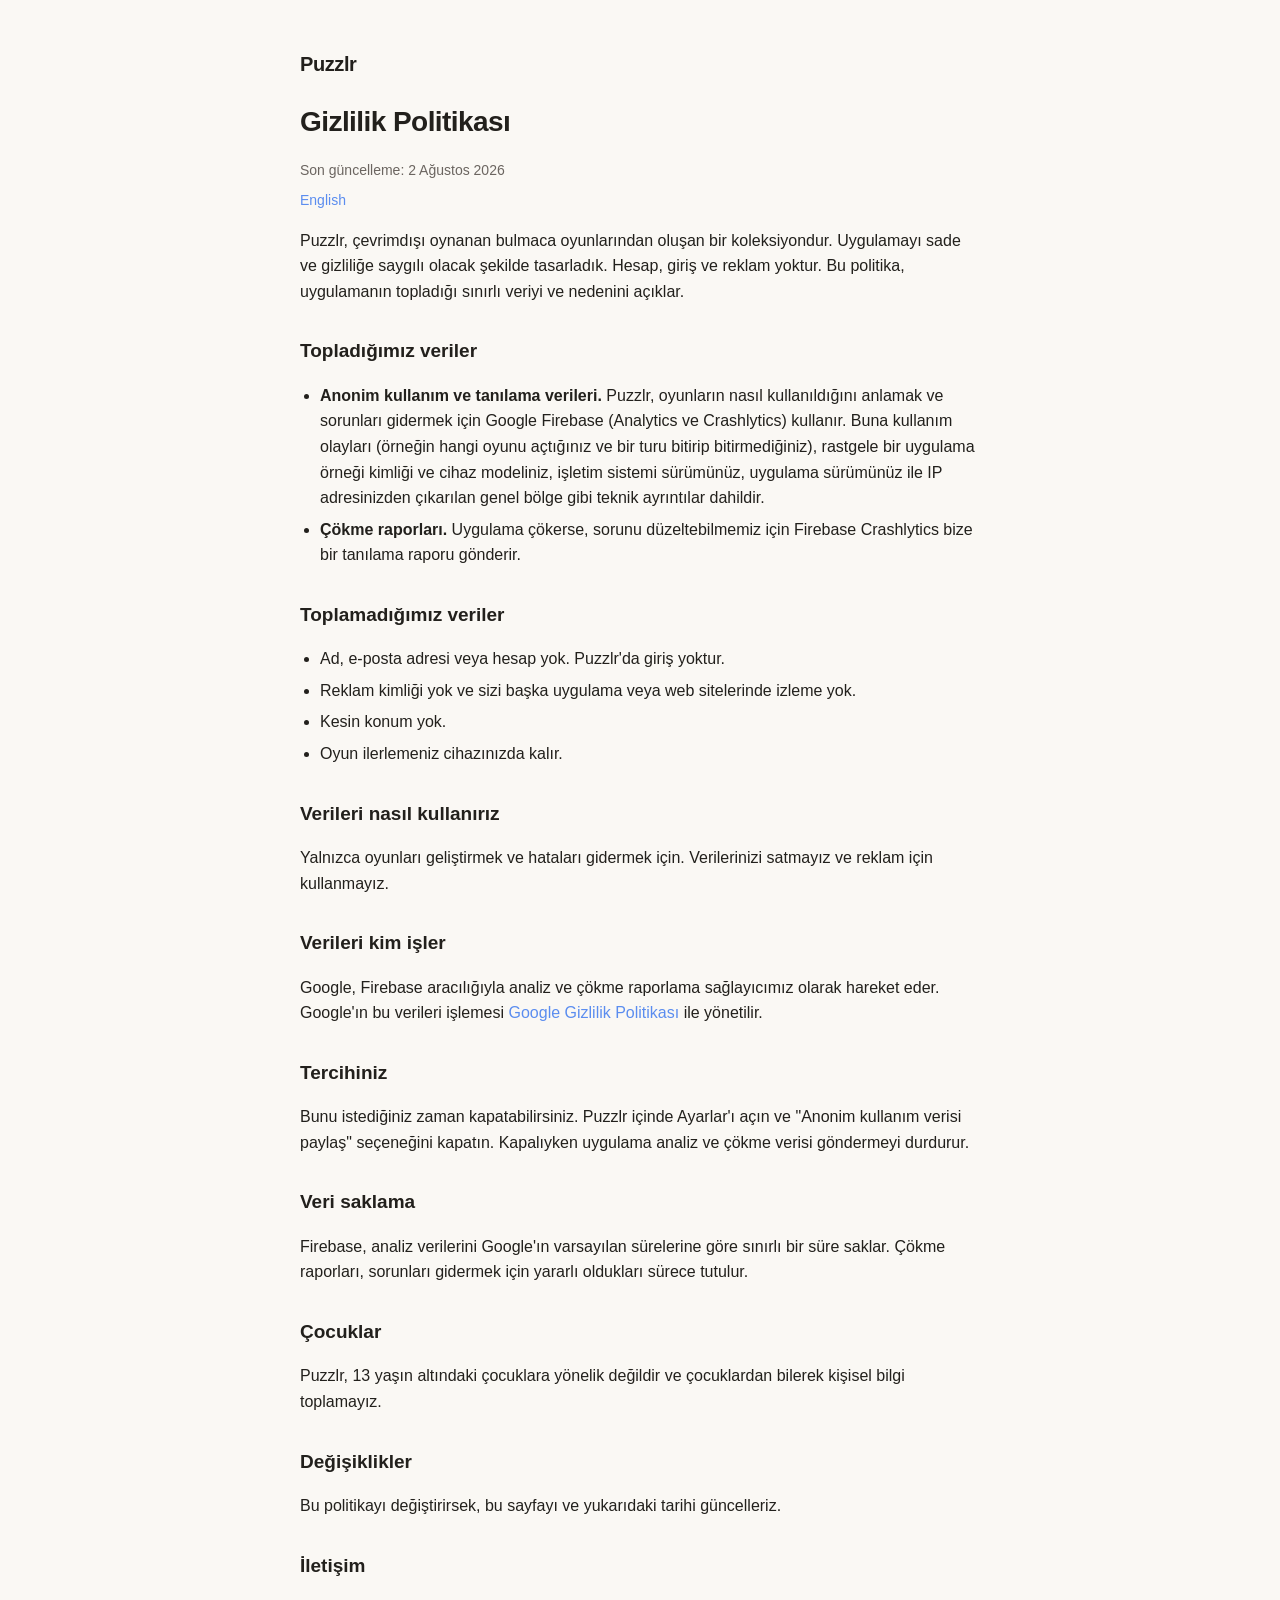
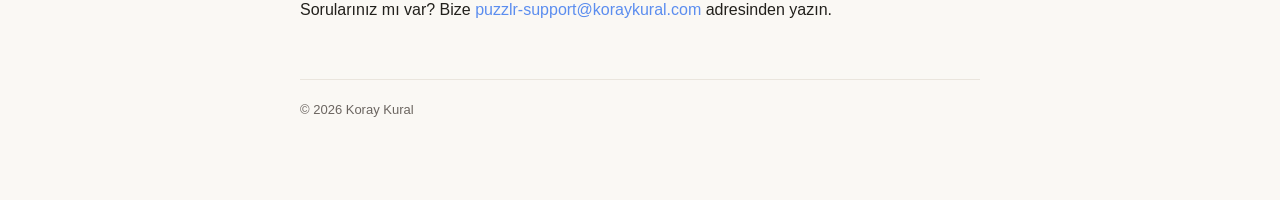
==== privacy-tr.html @ aa929936 "Add Puzzlr privacy policy and support pages (EN + TR) Co-Authored-By: Claude Opus 4.8 <noreply@anthr" ====
<!doctype html>
<html lang="tr">
<head>
<meta charset="utf-8">
<meta name="viewport" content="width=device-width, initial-scale=1">
<title>Puzzlr Gizlilik Politikası</title>
<link rel="stylesheet" href="style.css">
</head>
<body>
<div class="wrap">
<header class="site"><span class="logo">Puzzlr</span></header>
<h1>Gizlilik Politikası</h1>
<p class="updated">Son güncelleme: 2 Ağustos 2026</p>
<p class="lang"><a href="privacy.html">English</a></p>

<p>Puzzlr, çevrimdışı oynanan bulmaca oyunlarından oluşan bir koleksiyondur. Uygulamayı sade ve gizliliğe saygılı olacak şekilde tasarladık. Hesap, giriş ve reklam yoktur. Bu politika, uygulamanın topladığı sınırlı veriyi ve nedenini açıklar.</p>

<h2>Topladığımız veriler</h2>
<ul>
<li><strong>Anonim kullanım ve tanılama verileri.</strong> Puzzlr, oyunların nasıl kullanıldığını anlamak ve sorunları gidermek için Google Firebase (Analytics ve Crashlytics) kullanır. Buna kullanım olayları (örneğin hangi oyunu açtığınız ve bir turu bitirip bitirmediğiniz), rastgele bir uygulama örneği kimliği ve cihaz modeliniz, işletim sistemi sürümünüz, uygulama sürümünüz ile IP adresinizden çıkarılan genel bölge gibi teknik ayrıntılar dahildir.</li>
<li><strong>Çökme raporları.</strong> Uygulama çökerse, sorunu düzeltebilmemiz için Firebase Crashlytics bize bir tanılama raporu gönderir.</li>
</ul>

<h2>Toplamadığımız veriler</h2>
<ul>
<li>Ad, e-posta adresi veya hesap yok. Puzzlr'da giriş yoktur.</li>
<li>Reklam kimliği yok ve sizi başka uygulama veya web sitelerinde izleme yok.</li>
<li>Kesin konum yok.</li>
<li>Oyun ilerlemeniz cihazınızda kalır.</li>
</ul>

<h2>Verileri nasıl kullanırız</h2>
<p>Yalnızca oyunları geliştirmek ve hataları gidermek için. Verilerinizi satmayız ve reklam için kullanmayız.</p>

<h2>Verileri kim işler</h2>
<p>Google, Firebase aracılığıyla analiz ve çökme raporlama sağlayıcımız olarak hareket eder. Google'ın bu verileri işlemesi <a href="https://policies.google.com/privacy" rel="noopener" target="_blank">Google Gizlilik Politikası</a> ile yönetilir.</p>

<h2>Tercihiniz</h2>
<p>Bunu istediğiniz zaman kapatabilirsiniz. Puzzlr içinde Ayarlar'ı açın ve "Anonim kullanım verisi paylaş" seçeneğini kapatın. Kapalıyken uygulama analiz ve çökme verisi göndermeyi durdurur.</p>

<h2>Veri saklama</h2>
<p>Firebase, analiz verilerini Google'ın varsayılan sürelerine göre sınırlı bir süre saklar. Çökme raporları, sorunları gidermek için yararlı oldukları sürece tutulur.</p>

<h2>Çocuklar</h2>
<p>Puzzlr, 13 yaşın altındaki çocuklara yönelik değildir ve çocuklardan bilerek kişisel bilgi toplamayız.</p>

<h2>Değişiklikler</h2>
<p>Bu politikayı değiştirirsek, bu sayfayı ve yukarıdaki tarihi güncelleriz.</p>

<h2>İletişim</h2>
<p>Sorularınız mı var? Bize <a href="mailto:puzzlr-support@koraykural.com">puzzlr-support@koraykural.com</a> adresinden yazın.</p>

<footer>© 2026 Koray Kural</footer>
</div>
</body>
</html>
---- style.css ----
:root {
  --bg: #faf8f4;
  --fg: #22201c;
  --muted: #6b6560;
  --accent: #5b8def;
  --card: #ffffff;
  --border: #eae5dd;
}
* { box-sizing: border-box; }
body {
  margin: 0;
  background: var(--bg);
  color: var(--fg);
  font: 16px/1.6 -apple-system, BlinkMacSystemFont, "Segoe UI", Roboto, Helvetica, Arial, sans-serif;
}
.wrap { max-width: 720px; margin: 0 auto; padding: 48px 20px 80px; }
header.site { display: flex; align-items: center; gap: 12px; margin-bottom: 4px; }
header.site .logo { font-weight: 700; font-size: 20px; letter-spacing: -0.02em; }
h1 { font-size: 28px; letter-spacing: -0.02em; margin: 20px 0 4px; }
h2 { font-size: 19px; margin: 32px 0 8px; }
.updated { color: var(--muted); font-size: 14px; margin-bottom: 8px; }
a { color: var(--accent); text-decoration: none; }
a:hover { text-decoration: underline; }
.lang { font-size: 14px; color: var(--muted); margin-top: 4px; }
ul { padding-left: 20px; }
li { margin: 6px 0; }
.card { background: var(--card); border: 1px solid var(--border); border-radius: 14px; padding: 18px 22px; margin-top: 20px; }
footer { margin-top: 56px; color: var(--muted); font-size: 13px; border-top: 1px solid var(--border); padding-top: 20px; }
@media (prefers-color-scheme: dark) {
  :root { --bg: #17150f; --fg: #efe9e0; --muted: #9a938a; --card: #211e18; --border: #322e26; }
}
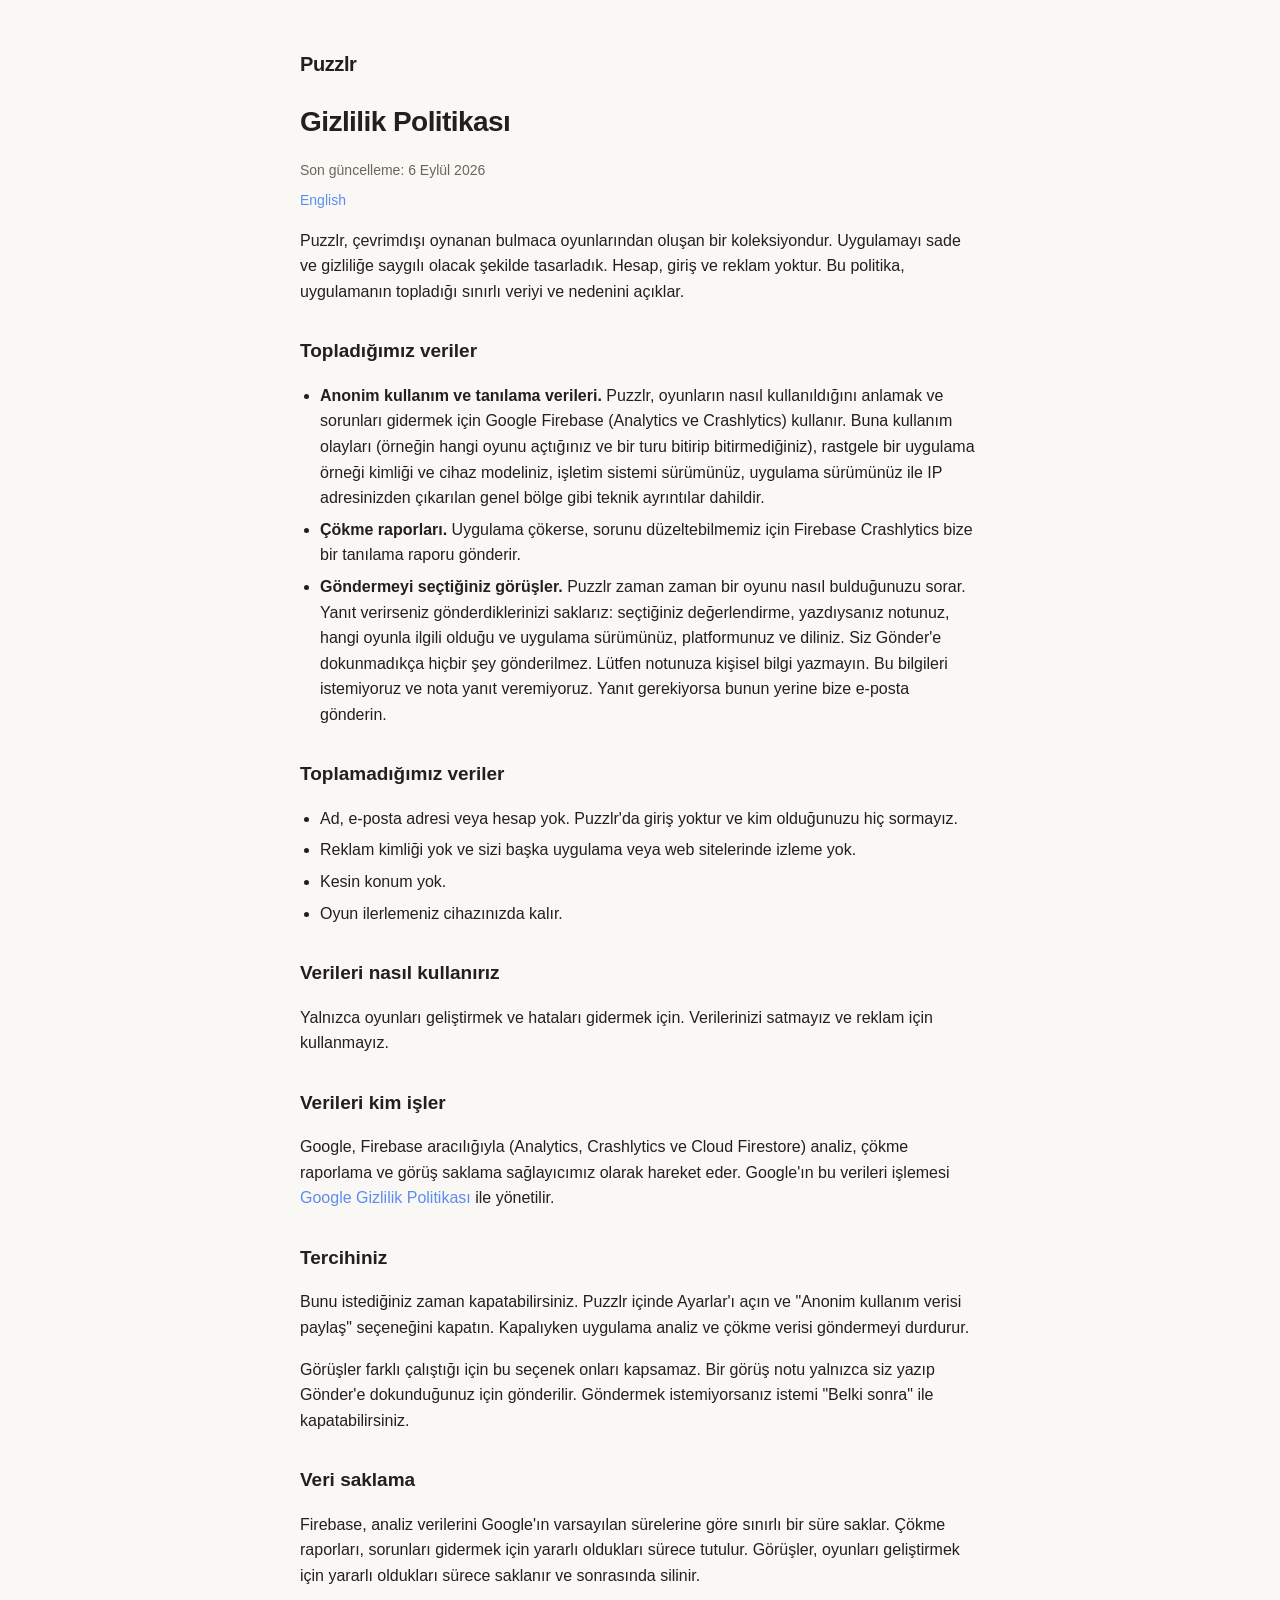
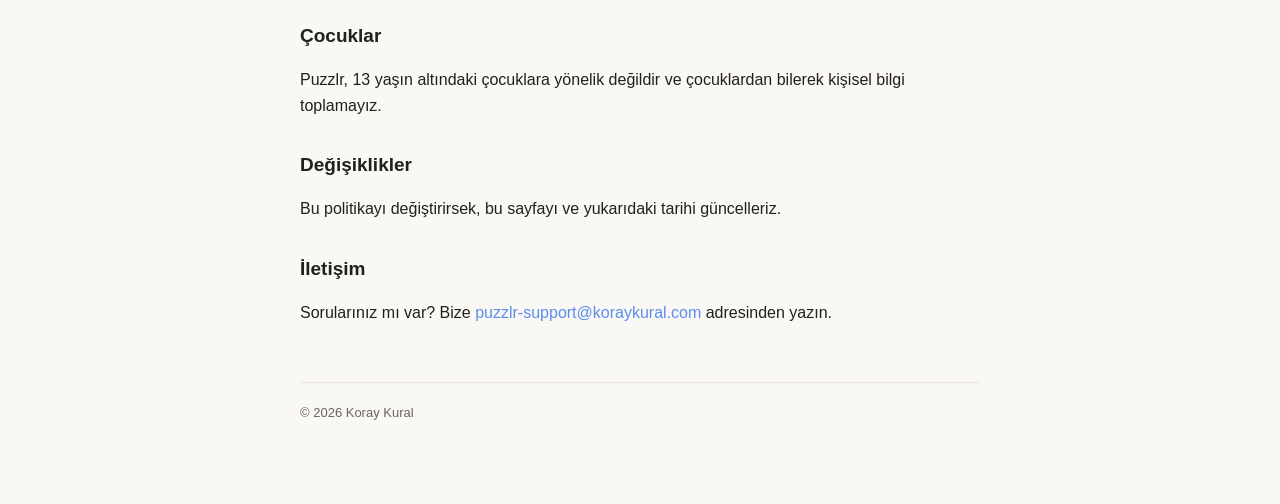
==== commit 8edb6e25: "Disclose feedback storage in the privacy policy (EN + TR) Puzzlr now stores the free-text note from " ====
--- a/privacy-tr.html
+++ b/privacy-tr.html
@@ -10,7 +10,7 @@
 <div class="wrap">
 <header class="site"><span class="logo">Puzzlr</span></header>
 <h1>Gizlilik Politikası</h1>
-<p class="updated">Son güncelleme: 2 Ağustos 2026</p>
+<p class="updated">Son güncelleme: 6 Eylül 2026</p>
 <p class="lang"><a href="privacy.html">English</a></p>
 
 <p>Puzzlr, çevrimdışı oynanan bulmaca oyunlarından oluşan bir koleksiyondur. Uygulamayı sade ve gizliliğe saygılı olacak şekilde tasarladık. Hesap, giriş ve reklam yoktur. Bu politika, uygulamanın topladığı sınırlı veriyi ve nedenini açıklar.</p>
@@ -19,11 +19,12 @@
 <ul>
 <li><strong>Anonim kullanım ve tanılama verileri.</strong> Puzzlr, oyunların nasıl kullanıldığını anlamak ve sorunları gidermek için Google Firebase (Analytics ve Crashlytics) kullanır. Buna kullanım olayları (örneğin hangi oyunu açtığınız ve bir turu bitirip bitirmediğiniz), rastgele bir uygulama örneği kimliği ve cihaz modeliniz, işletim sistemi sürümünüz, uygulama sürümünüz ile IP adresinizden çıkarılan genel bölge gibi teknik ayrıntılar dahildir.</li>
 <li><strong>Çökme raporları.</strong> Uygulama çökerse, sorunu düzeltebilmemiz için Firebase Crashlytics bize bir tanılama raporu gönderir.</li>
+<li><strong>Göndermeyi seçtiğiniz görüşler.</strong> Puzzlr zaman zaman bir oyunu nasıl bulduğunuzu sorar. Yanıt verirseniz gönderdiklerinizi saklarız: seçtiğiniz değerlendirme, yazdıysanız notunuz, hangi oyunla ilgili olduğu ve uygulama sürümünüz, platformunuz ve diliniz. Siz Gönder'e dokunmadıkça hiçbir şey gönderilmez. Lütfen notunuza kişisel bilgi yazmayın. Bu bilgileri istemiyoruz ve nota yanıt veremiyoruz. Yanıt gerekiyorsa bunun yerine bize e-posta gönderin.</li>
 </ul>
 
 <h2>Toplamadığımız veriler</h2>
 <ul>
-<li>Ad, e-posta adresi veya hesap yok. Puzzlr'da giriş yoktur.</li>
+<li>Ad, e-posta adresi veya hesap yok. Puzzlr'da giriş yoktur ve kim olduğunuzu hiç sormayız.</li>
 <li>Reklam kimliği yok ve sizi başka uygulama veya web sitelerinde izleme yok.</li>
 <li>Kesin konum yok.</li>
 <li>Oyun ilerlemeniz cihazınızda kalır.</li>
@@ -33,13 +34,14 @@
 <p>Yalnızca oyunları geliştirmek ve hataları gidermek için. Verilerinizi satmayız ve reklam için kullanmayız.</p>
 
 <h2>Verileri kim işler</h2>
-<p>Google, Firebase aracılığıyla analiz ve çökme raporlama sağlayıcımız olarak hareket eder. Google'ın bu verileri işlemesi <a href="https://policies.google.com/privacy" rel="noopener" target="_blank">Google Gizlilik Politikası</a> ile yönetilir.</p>
+<p>Google, Firebase aracılığıyla (Analytics, Crashlytics ve Cloud Firestore) analiz, çökme raporlama ve görüş saklama sağlayıcımız olarak hareket eder. Google'ın bu verileri işlemesi <a href="https://policies.google.com/privacy" rel="noopener" target="_blank">Google Gizlilik Politikası</a> ile yönetilir.</p>
 
 <h2>Tercihiniz</h2>
 <p>Bunu istediğiniz zaman kapatabilirsiniz. Puzzlr içinde Ayarlar'ı açın ve "Anonim kullanım verisi paylaş" seçeneğini kapatın. Kapalıyken uygulama analiz ve çökme verisi göndermeyi durdurur.</p>
+<p>Görüşler farklı çalıştığı için bu seçenek onları kapsamaz. Bir görüş notu yalnızca siz yazıp Gönder'e dokunduğunuz için gönderilir. Göndermek istemiyorsanız istemi "Belki sonra" ile kapatabilirsiniz.</p>
 
 <h2>Veri saklama</h2>
-<p>Firebase, analiz verilerini Google'ın varsayılan sürelerine göre sınırlı bir süre saklar. Çökme raporları, sorunları gidermek için yararlı oldukları sürece tutulur.</p>
+<p>Firebase, analiz verilerini Google'ın varsayılan sürelerine göre sınırlı bir süre saklar. Çökme raporları, sorunları gidermek için yararlı oldukları sürece tutulur. Görüşler, oyunları geliştirmek için yararlı oldukları sürece saklanır ve sonrasında silinir.</p>
 
 <h2>Çocuklar</h2>
 <p>Puzzlr, 13 yaşın altındaki çocuklara yönelik değildir ve çocuklardan bilerek kişisel bilgi toplamayız.</p>
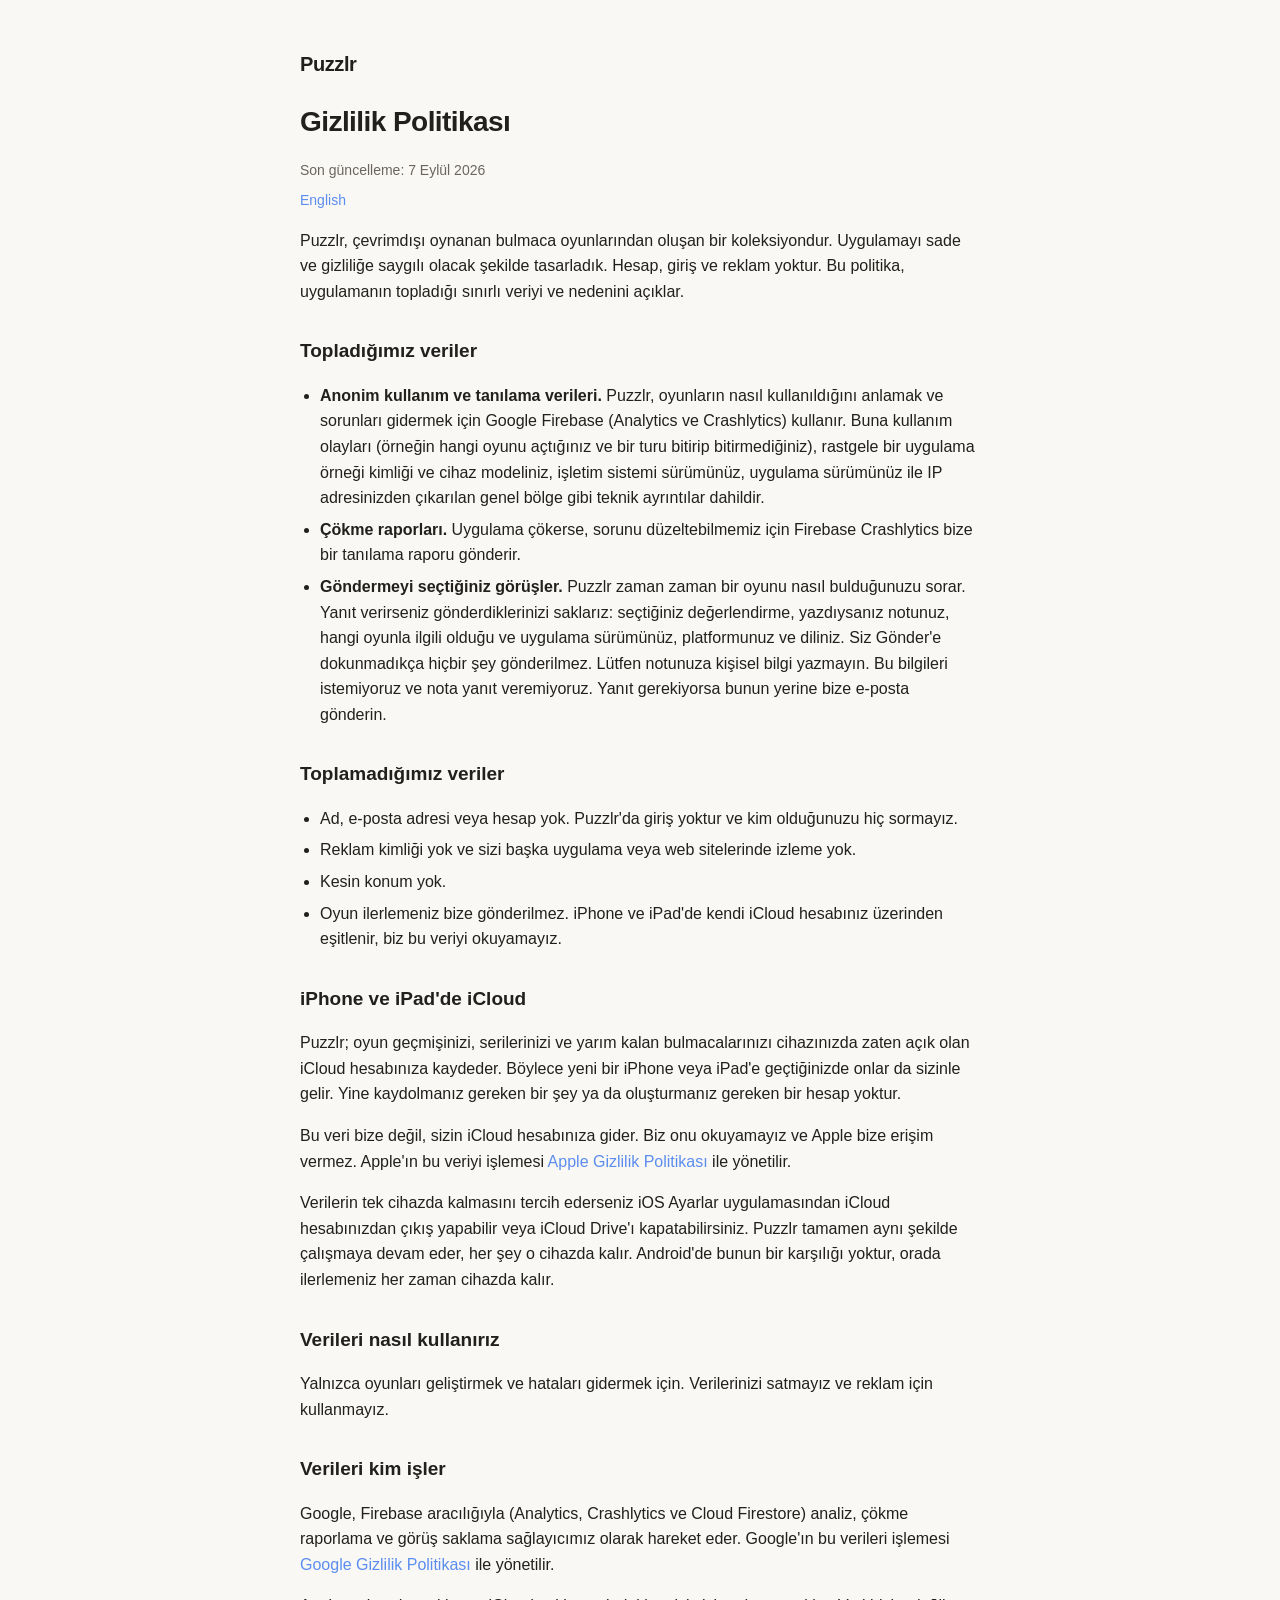
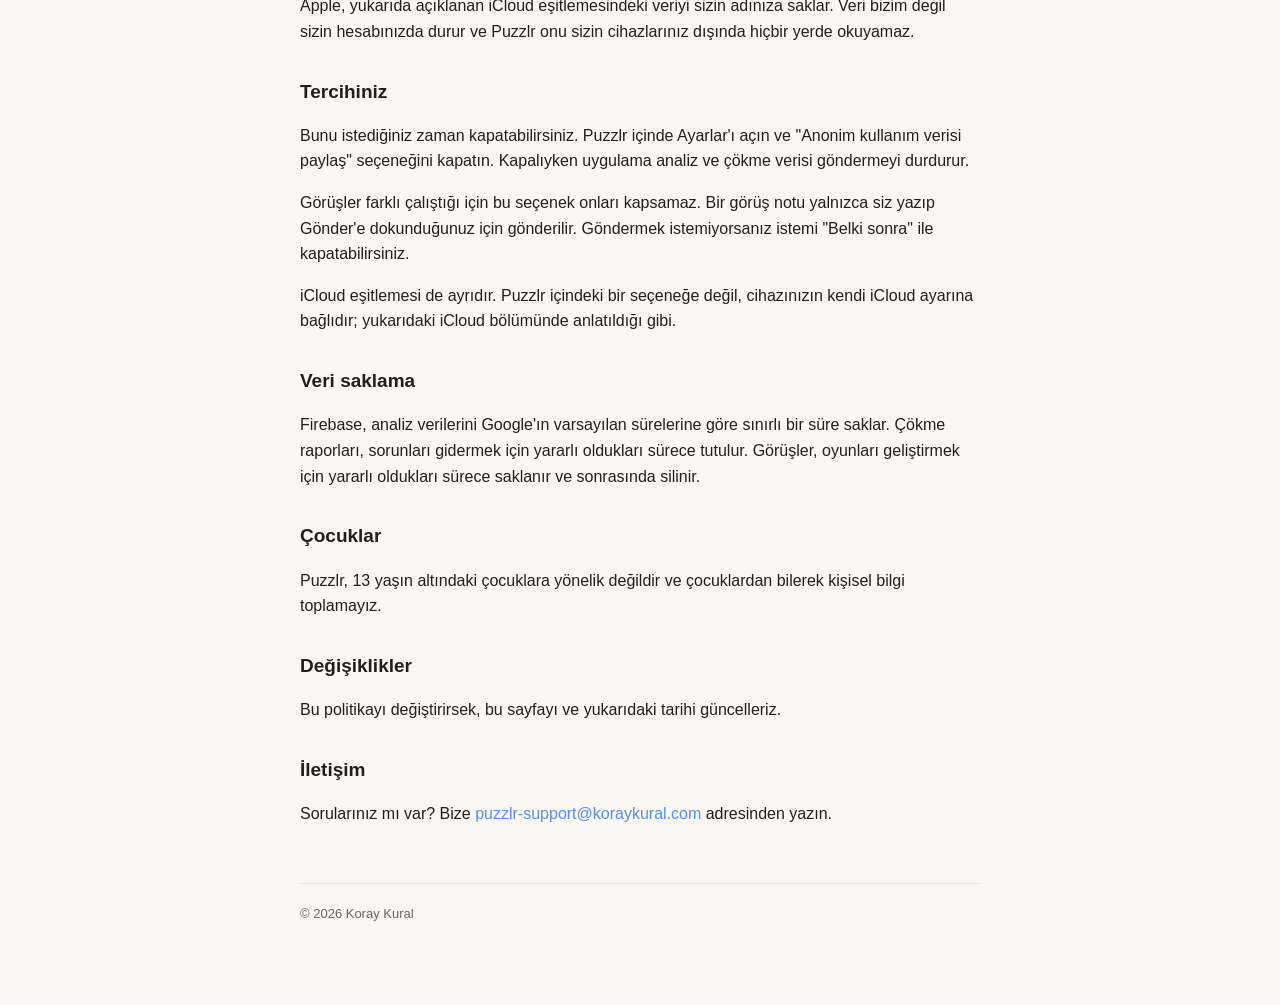
==== commit 6d6a4d2b: "Disclose iCloud sync in the privacy policy (EN + TR) Puzzlr now carries the player's play history, s" ====
--- a/privacy-tr.html
+++ b/privacy-tr.html
@@ -10,7 +10,7 @@
 <div class="wrap">
 <header class="site"><span class="logo">Puzzlr</span></header>
 <h1>Gizlilik Politikası</h1>
-<p class="updated">Son güncelleme: 6 Eylül 2026</p>
+<p class="updated">Son güncelleme: 7 Eylül 2026</p>
 <p class="lang"><a href="privacy.html">English</a></p>
 
 <p>Puzzlr, çevrimdışı oynanan bulmaca oyunlarından oluşan bir koleksiyondur. Uygulamayı sade ve gizliliğe saygılı olacak şekilde tasarladık. Hesap, giriş ve reklam yoktur. Bu politika, uygulamanın topladığı sınırlı veriyi ve nedenini açıklar.</p>
@@ -27,18 +27,25 @@
 <li>Ad, e-posta adresi veya hesap yok. Puzzlr'da giriş yoktur ve kim olduğunuzu hiç sormayız.</li>
 <li>Reklam kimliği yok ve sizi başka uygulama veya web sitelerinde izleme yok.</li>
 <li>Kesin konum yok.</li>
-<li>Oyun ilerlemeniz cihazınızda kalır.</li>
+<li>Oyun ilerlemeniz bize gönderilmez. iPhone ve iPad'de kendi iCloud hesabınız üzerinden eşitlenir, biz bu veriyi okuyamayız.</li>
 </ul>
+
+<h2>iPhone ve iPad'de iCloud</h2>
+<p>Puzzlr; oyun geçmişinizi, serilerinizi ve yarım kalan bulmacalarınızı cihazınızda zaten açık olan iCloud hesabınıza kaydeder. Böylece yeni bir iPhone veya iPad'e geçtiğinizde onlar da sizinle gelir. Yine kaydolmanız gereken bir şey ya da oluşturmanız gereken bir hesap yoktur.</p>
+<p>Bu veri bize değil, sizin iCloud hesabınıza gider. Biz onu okuyamayız ve Apple bize erişim vermez. Apple'ın bu veriyi işlemesi <a href="https://www.apple.com/tr/legal/privacy/" rel="noopener" target="_blank">Apple Gizlilik Politikası</a> ile yönetilir.</p>
+<p>Verilerin tek cihazda kalmasını tercih ederseniz iOS Ayarlar uygulamasından iCloud hesabınızdan çıkış yapabilir veya iCloud Drive'ı kapatabilirsiniz. Puzzlr tamamen aynı şekilde çalışmaya devam eder, her şey o cihazda kalır. Android'de bunun bir karşılığı yoktur, orada ilerlemeniz her zaman cihazda kalır.</p>
 
 <h2>Verileri nasıl kullanırız</h2>
 <p>Yalnızca oyunları geliştirmek ve hataları gidermek için. Verilerinizi satmayız ve reklam için kullanmayız.</p>
 
 <h2>Verileri kim işler</h2>
 <p>Google, Firebase aracılığıyla (Analytics, Crashlytics ve Cloud Firestore) analiz, çökme raporlama ve görüş saklama sağlayıcımız olarak hareket eder. Google'ın bu verileri işlemesi <a href="https://policies.google.com/privacy" rel="noopener" target="_blank">Google Gizlilik Politikası</a> ile yönetilir.</p>
+<p>Apple, yukarıda açıklanan iCloud eşitlemesindeki veriyi sizin adınıza saklar. Veri bizim değil sizin hesabınızda durur ve Puzzlr onu sizin cihazlarınız dışında hiçbir yerde okuyamaz.</p>
 
 <h2>Tercihiniz</h2>
 <p>Bunu istediğiniz zaman kapatabilirsiniz. Puzzlr içinde Ayarlar'ı açın ve "Anonim kullanım verisi paylaş" seçeneğini kapatın. Kapalıyken uygulama analiz ve çökme verisi göndermeyi durdurur.</p>
 <p>Görüşler farklı çalıştığı için bu seçenek onları kapsamaz. Bir görüş notu yalnızca siz yazıp Gönder'e dokunduğunuz için gönderilir. Göndermek istemiyorsanız istemi "Belki sonra" ile kapatabilirsiniz.</p>
+<p>iCloud eşitlemesi de ayrıdır. Puzzlr içindeki bir seçeneğe değil, cihazınızın kendi iCloud ayarına bağlıdır; yukarıdaki iCloud bölümünde anlatıldığı gibi.</p>
 
 <h2>Veri saklama</h2>
 <p>Firebase, analiz verilerini Google'ın varsayılan sürelerine göre sınırlı bir süre saklar. Çökme raporları, sorunları gidermek için yararlı oldukları sürece tutulur. Görüşler, oyunları geliştirmek için yararlı oldukları sürece saklanır ve sonrasında silinir.</p>
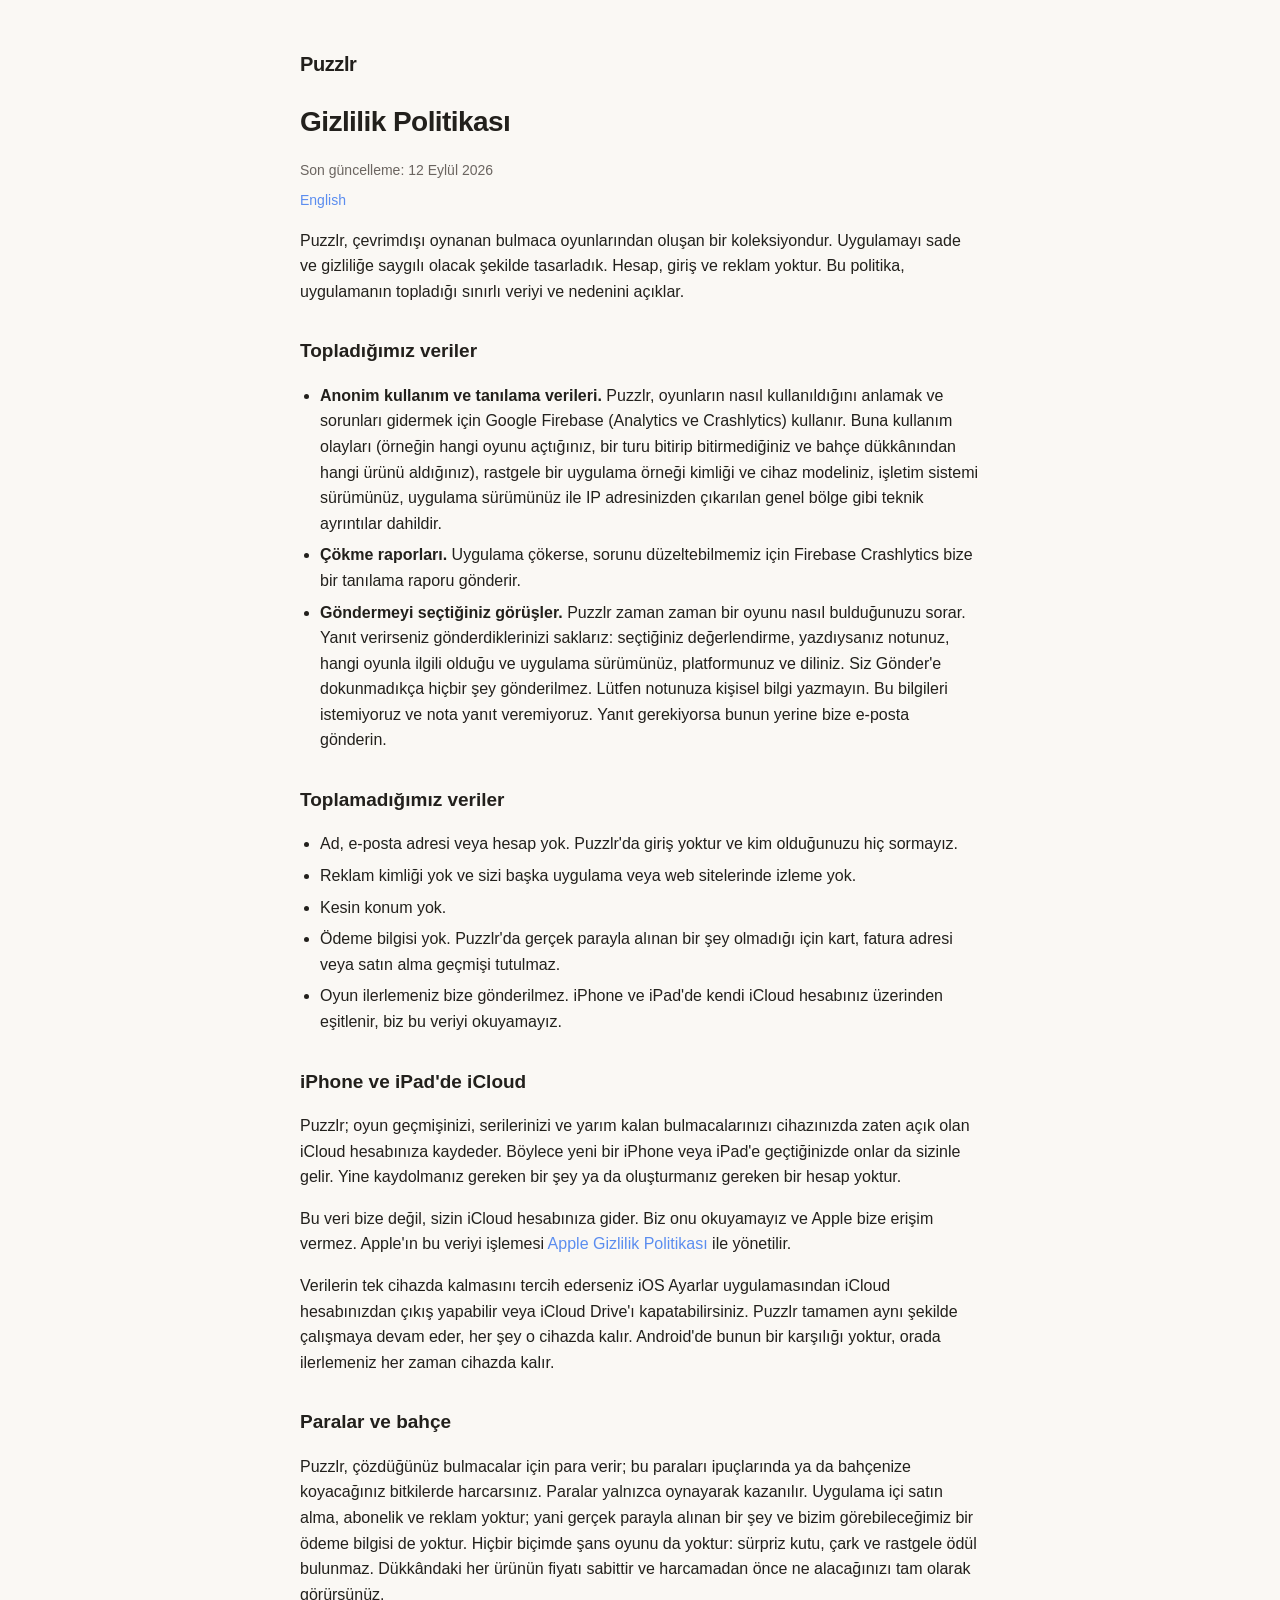
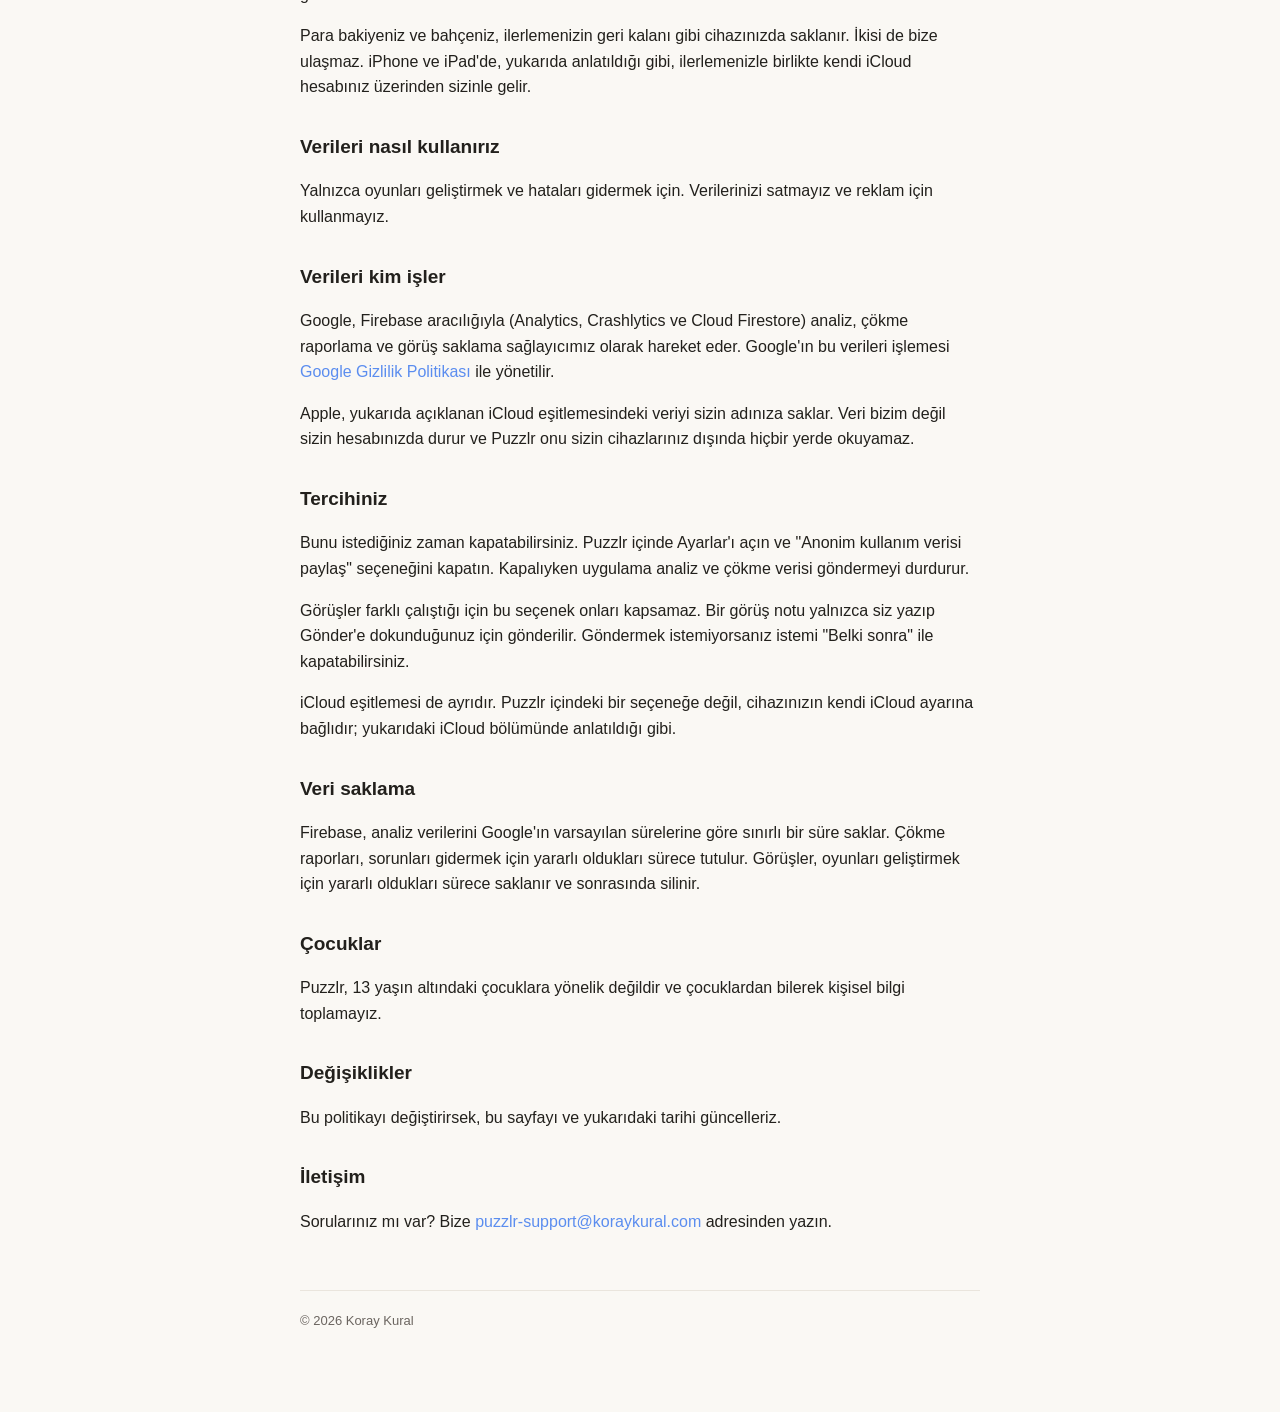
==== commit 618b3d70: "Say what coins and the garden are, and are not (EN + TR) Coins are earned by playing and by nothing " ====
--- a/privacy-tr.html
+++ b/privacy-tr.html
@@ -10,14 +10,14 @@
 <div class="wrap">
 <header class="site"><span class="logo">Puzzlr</span></header>
 <h1>Gizlilik Politikası</h1>
-<p class="updated">Son güncelleme: 7 Eylül 2026</p>
+<p class="updated">Son güncelleme: 12 Eylül 2026</p>
 <p class="lang"><a href="privacy.html">English</a></p>
 
 <p>Puzzlr, çevrimdışı oynanan bulmaca oyunlarından oluşan bir koleksiyondur. Uygulamayı sade ve gizliliğe saygılı olacak şekilde tasarladık. Hesap, giriş ve reklam yoktur. Bu politika, uygulamanın topladığı sınırlı veriyi ve nedenini açıklar.</p>
 
 <h2>Topladığımız veriler</h2>
 <ul>
-<li><strong>Anonim kullanım ve tanılama verileri.</strong> Puzzlr, oyunların nasıl kullanıldığını anlamak ve sorunları gidermek için Google Firebase (Analytics ve Crashlytics) kullanır. Buna kullanım olayları (örneğin hangi oyunu açtığınız ve bir turu bitirip bitirmediğiniz), rastgele bir uygulama örneği kimliği ve cihaz modeliniz, işletim sistemi sürümünüz, uygulama sürümünüz ile IP adresinizden çıkarılan genel bölge gibi teknik ayrıntılar dahildir.</li>
+<li><strong>Anonim kullanım ve tanılama verileri.</strong> Puzzlr, oyunların nasıl kullanıldığını anlamak ve sorunları gidermek için Google Firebase (Analytics ve Crashlytics) kullanır. Buna kullanım olayları (örneğin hangi oyunu açtığınız, bir turu bitirip bitirmediğiniz ve bahçe dükkânından hangi ürünü aldığınız), rastgele bir uygulama örneği kimliği ve cihaz modeliniz, işletim sistemi sürümünüz, uygulama sürümünüz ile IP adresinizden çıkarılan genel bölge gibi teknik ayrıntılar dahildir.</li>
 <li><strong>Çökme raporları.</strong> Uygulama çökerse, sorunu düzeltebilmemiz için Firebase Crashlytics bize bir tanılama raporu gönderir.</li>
 <li><strong>Göndermeyi seçtiğiniz görüşler.</strong> Puzzlr zaman zaman bir oyunu nasıl bulduğunuzu sorar. Yanıt verirseniz gönderdiklerinizi saklarız: seçtiğiniz değerlendirme, yazdıysanız notunuz, hangi oyunla ilgili olduğu ve uygulama sürümünüz, platformunuz ve diliniz. Siz Gönder'e dokunmadıkça hiçbir şey gönderilmez. Lütfen notunuza kişisel bilgi yazmayın. Bu bilgileri istemiyoruz ve nota yanıt veremiyoruz. Yanıt gerekiyorsa bunun yerine bize e-posta gönderin.</li>
 </ul>
@@ -27,6 +27,7 @@
 <li>Ad, e-posta adresi veya hesap yok. Puzzlr'da giriş yoktur ve kim olduğunuzu hiç sormayız.</li>
 <li>Reklam kimliği yok ve sizi başka uygulama veya web sitelerinde izleme yok.</li>
 <li>Kesin konum yok.</li>
+<li>Ödeme bilgisi yok. Puzzlr'da gerçek parayla alınan bir şey olmadığı için kart, fatura adresi veya satın alma geçmişi tutulmaz.</li>
 <li>Oyun ilerlemeniz bize gönderilmez. iPhone ve iPad'de kendi iCloud hesabınız üzerinden eşitlenir, biz bu veriyi okuyamayız.</li>
 </ul>
 
@@ -34,6 +35,10 @@
 <p>Puzzlr; oyun geçmişinizi, serilerinizi ve yarım kalan bulmacalarınızı cihazınızda zaten açık olan iCloud hesabınıza kaydeder. Böylece yeni bir iPhone veya iPad'e geçtiğinizde onlar da sizinle gelir. Yine kaydolmanız gereken bir şey ya da oluşturmanız gereken bir hesap yoktur.</p>
 <p>Bu veri bize değil, sizin iCloud hesabınıza gider. Biz onu okuyamayız ve Apple bize erişim vermez. Apple'ın bu veriyi işlemesi <a href="https://www.apple.com/tr/legal/privacy/" rel="noopener" target="_blank">Apple Gizlilik Politikası</a> ile yönetilir.</p>
 <p>Verilerin tek cihazda kalmasını tercih ederseniz iOS Ayarlar uygulamasından iCloud hesabınızdan çıkış yapabilir veya iCloud Drive'ı kapatabilirsiniz. Puzzlr tamamen aynı şekilde çalışmaya devam eder, her şey o cihazda kalır. Android'de bunun bir karşılığı yoktur, orada ilerlemeniz her zaman cihazda kalır.</p>
+
+<h2>Paralar ve bahçe</h2>
+<p>Puzzlr, çözdüğünüz bulmacalar için para verir; bu paraları ipuçlarında ya da bahçenize koyacağınız bitkilerde harcarsınız. Paralar yalnızca oynayarak kazanılır. Uygulama içi satın alma, abonelik ve reklam yoktur; yani gerçek parayla alınan bir şey ve bizim görebileceğimiz bir ödeme bilgisi de yoktur. Hiçbir biçimde şans oyunu da yoktur: sürpriz kutu, çark ve rastgele ödül bulunmaz. Dükkândaki her ürünün fiyatı sabittir ve harcamadan önce ne alacağınızı tam olarak görürsünüz.</p>
+<p>Para bakiyeniz ve bahçeniz, ilerlemenizin geri kalanı gibi cihazınızda saklanır. İkisi de bize ulaşmaz. iPhone ve iPad'de, yukarıda anlatıldığı gibi, ilerlemenizle birlikte kendi iCloud hesabınız üzerinden sizinle gelir.</p>
 
 <h2>Verileri nasıl kullanırız</h2>
 <p>Yalnızca oyunları geliştirmek ve hataları gidermek için. Verilerinizi satmayız ve reklam için kullanmayız.</p>
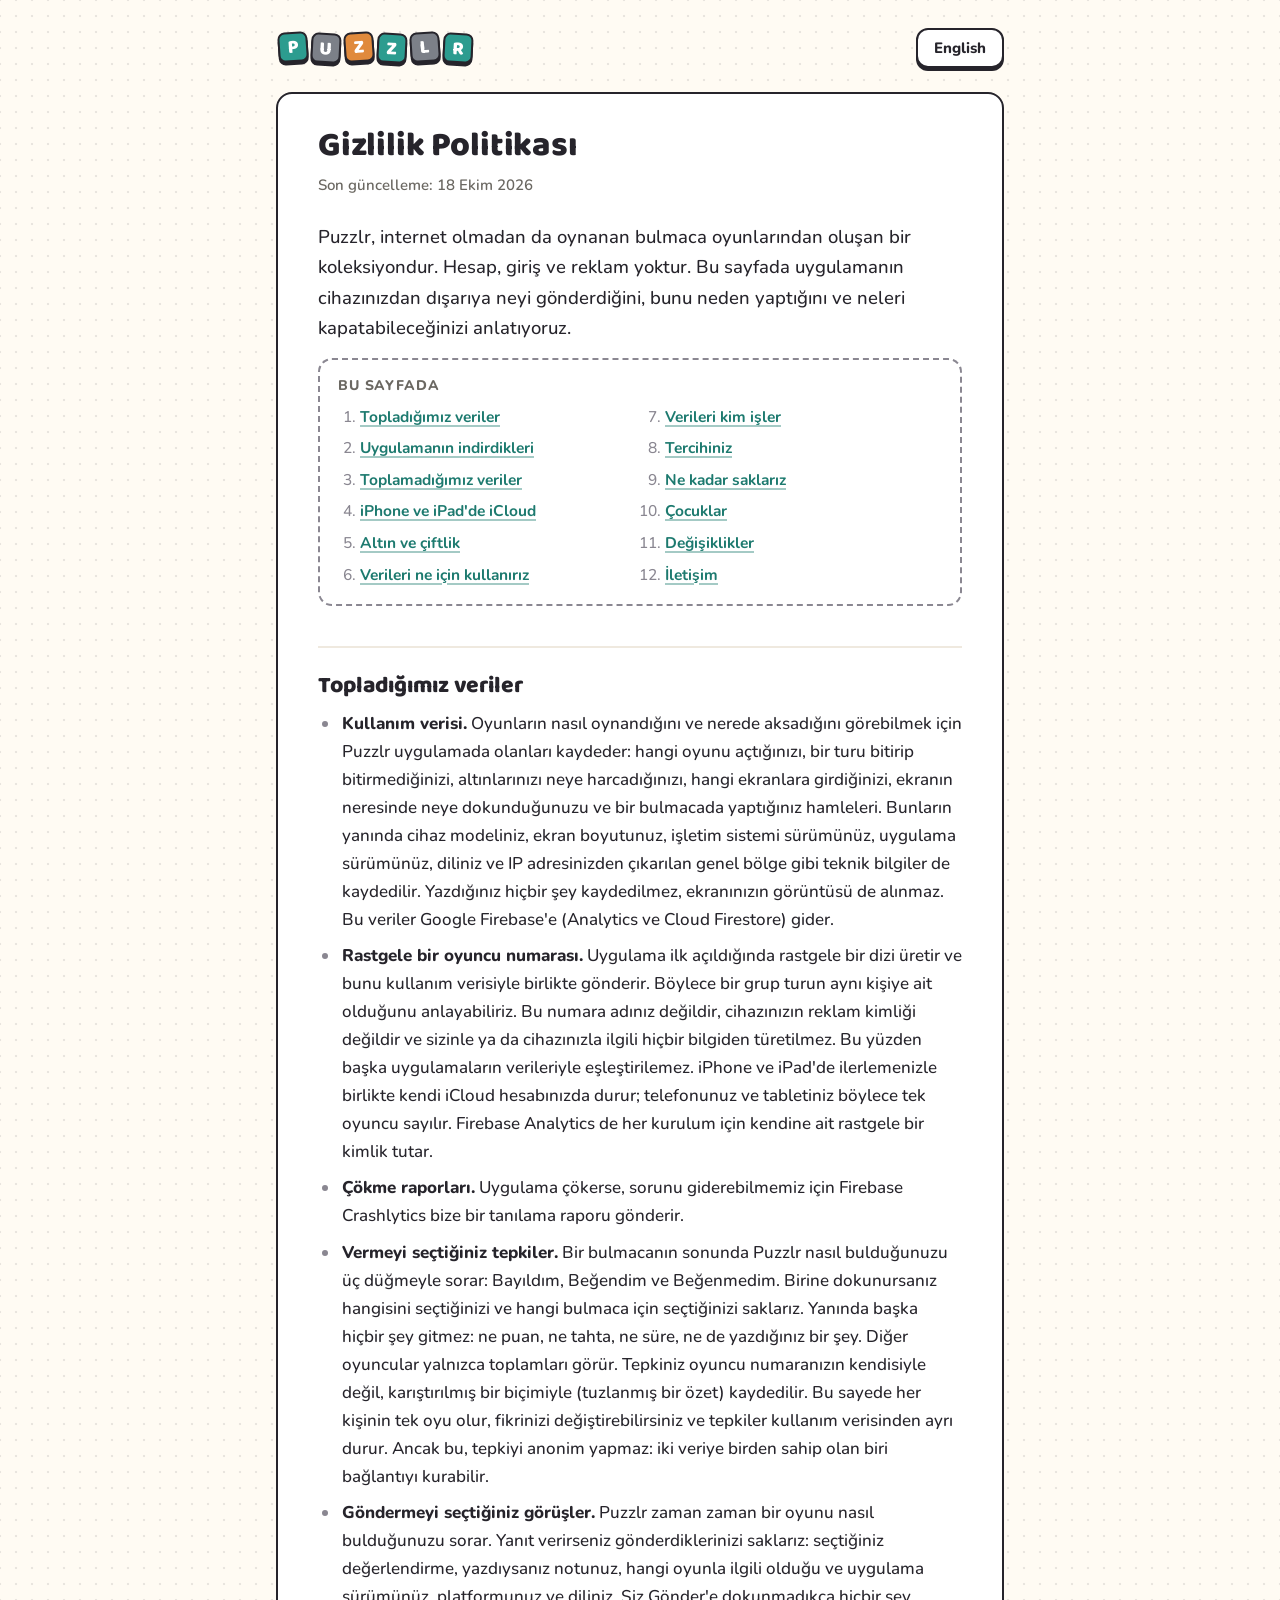
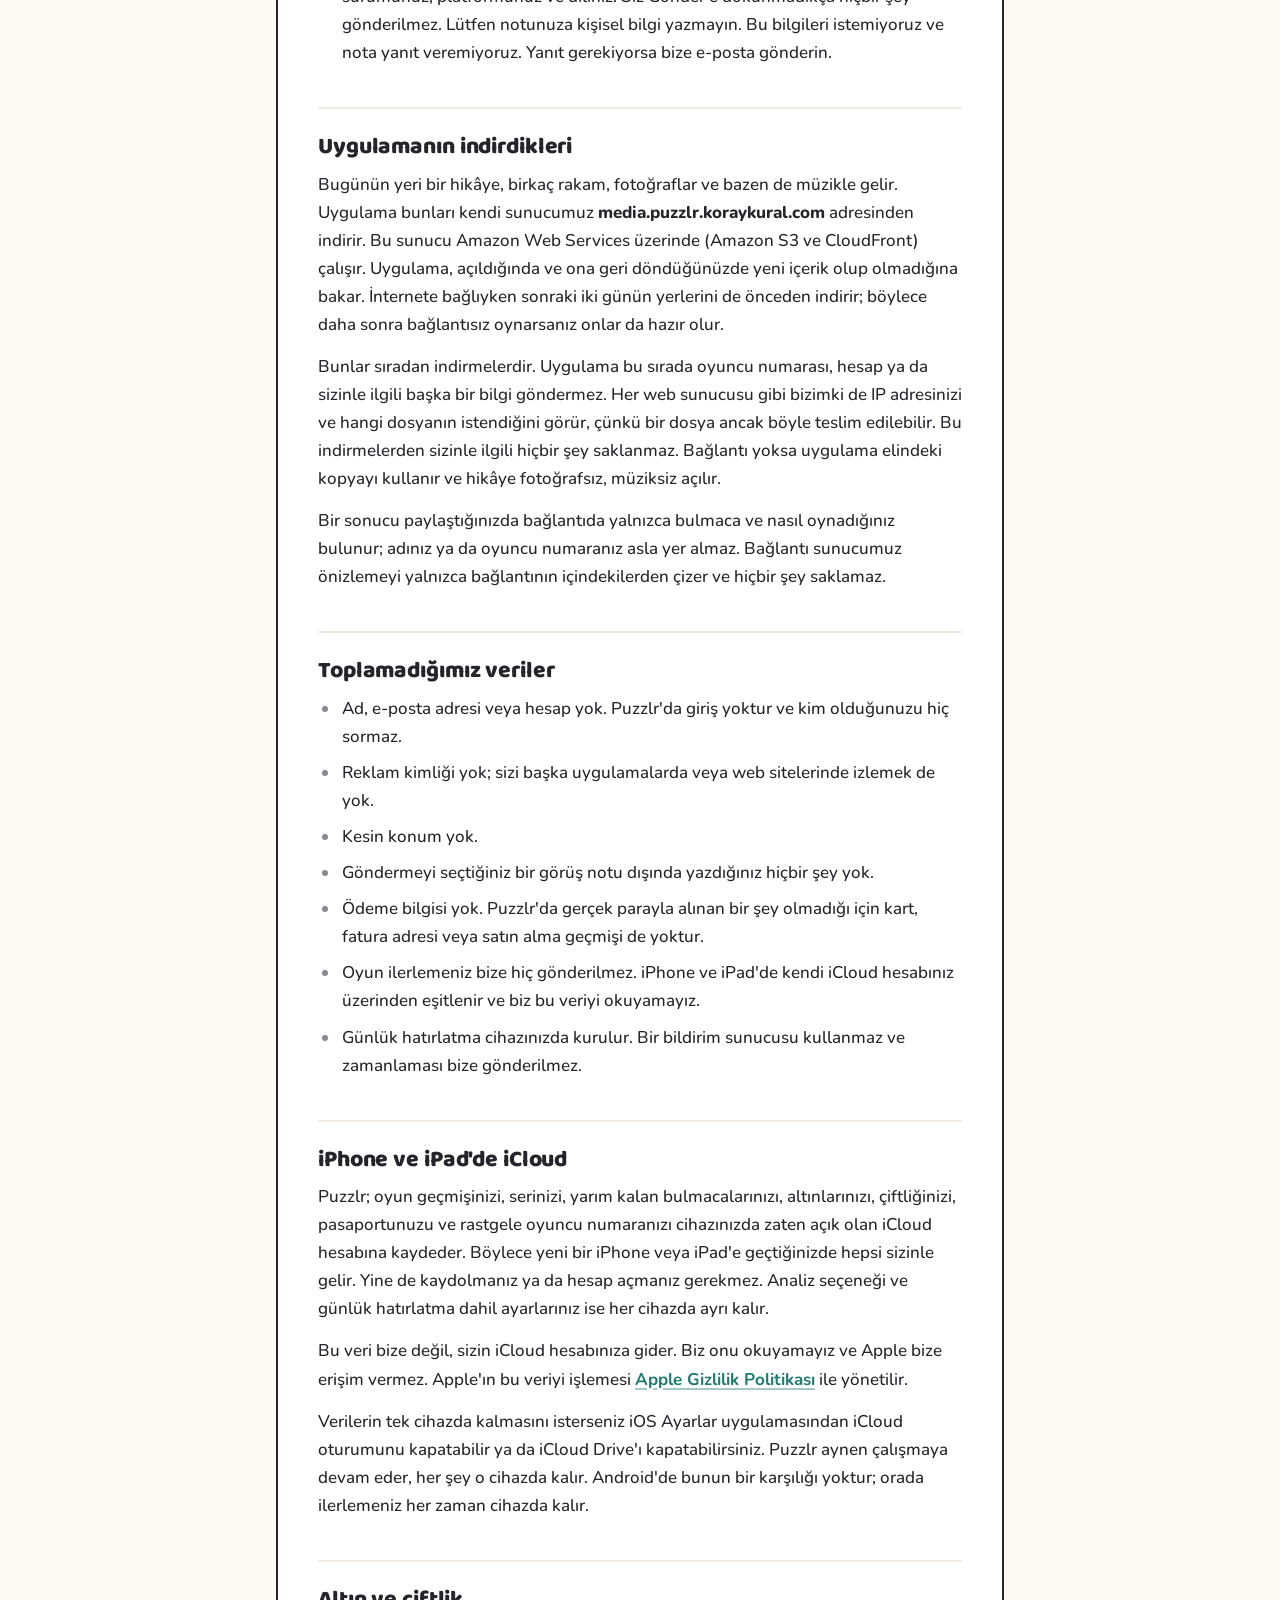
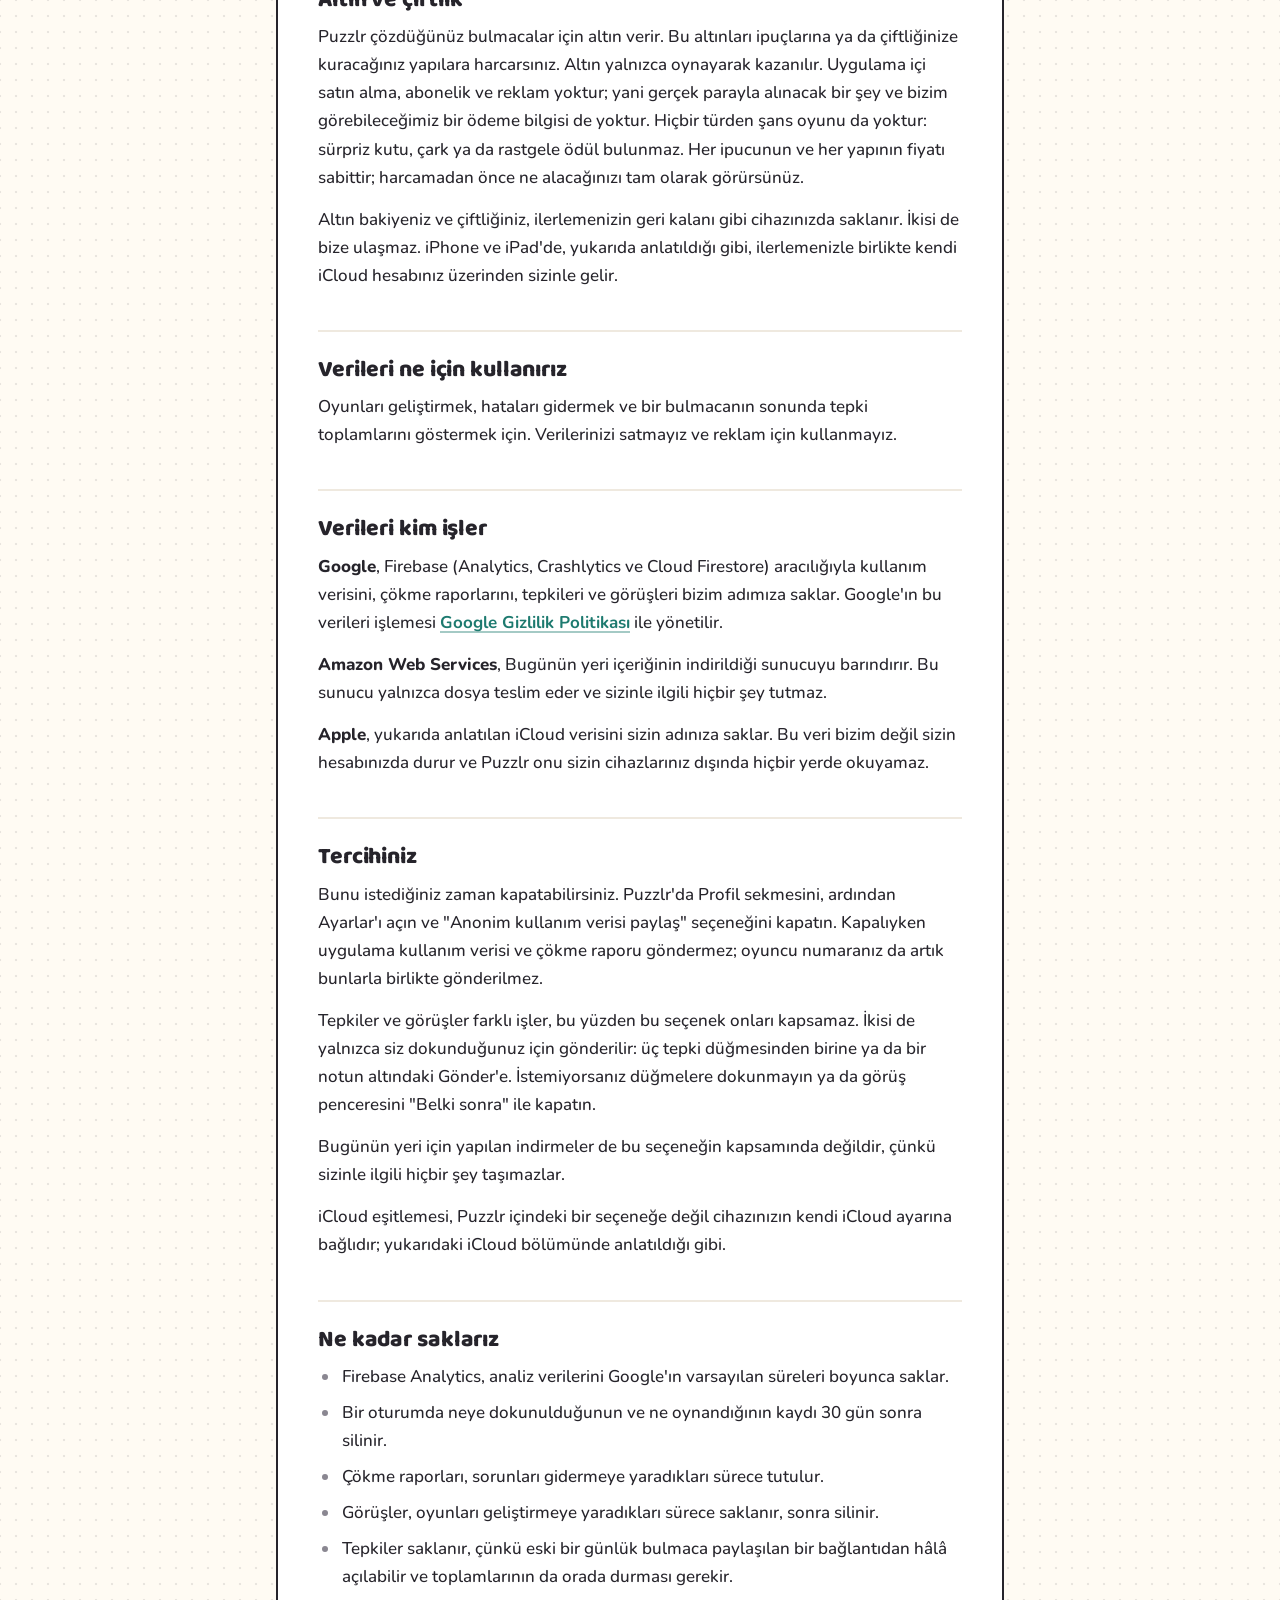
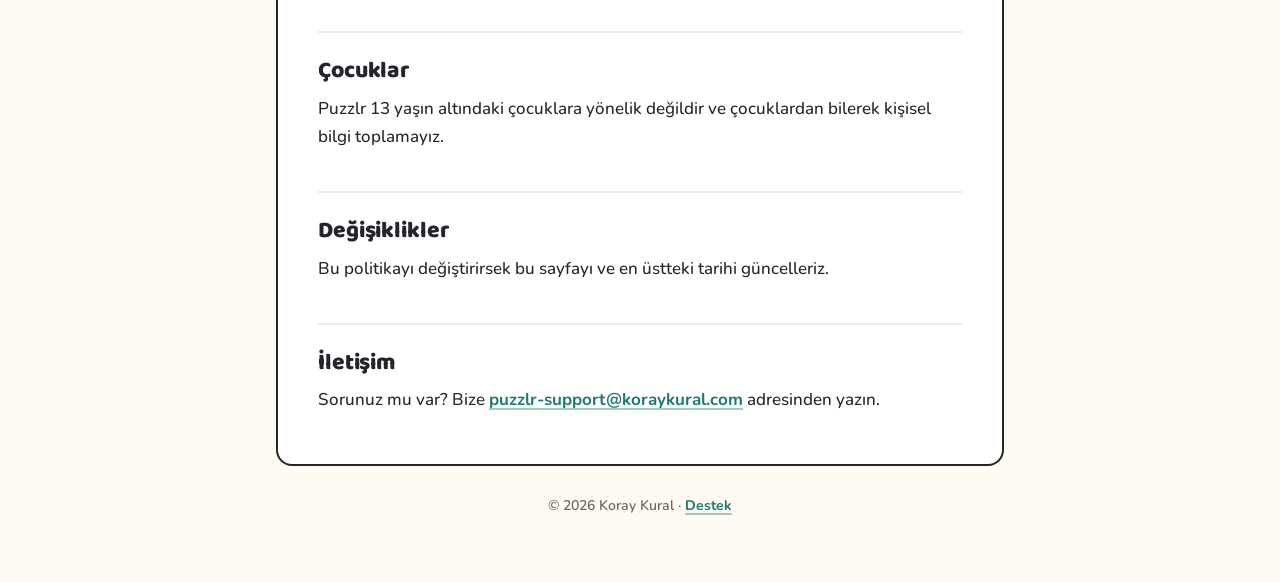
==== commit 8df58599: "Bring the site up to date with the app and restyle it in the app's look Privacy (EN + TR): the playe" ====
--- a/privacy-tr.html
+++ b/privacy-tr.html
@@ -4,67 +4,111 @@
 <meta charset="utf-8">
 <meta name="viewport" content="width=device-width, initial-scale=1">
 <title>Puzzlr Gizlilik Politikası</title>
+<meta name="description" content="Puzzlr uygulamasının cihazınızdan neyi, neden gönderdiği ve neleri kapatabileceğiniz.">
+<meta name="color-scheme" content="light dark">
+<link rel="alternate" hreflang="en" href="privacy.html">
+<link rel="preload" href="fonts/nunito.woff2" as="font" type="font/woff2" crossorigin>
 <link rel="stylesheet" href="style.css">
 </head>
 <body>
 <div class="wrap">
-<header class="site"><span class="logo">Puzzlr</span></header>
+<header class="site">
+<a class="wordmark" href="index.html" aria-label="Puzzlr ana sayfa"><span class="t">P</span><span class="s">U</span><span class="o">Z</span><span class="t">Z</span><span class="s">L</span><span class="t">R</span></a>
+<nav><a class="cap" href="privacy.html" lang="en" hreflang="en">English</a></nav>
+</header>
+
+<main class="sheet">
 <h1>Gizlilik Politikası</h1>
-<p class="updated">Son güncelleme: 12 Eylül 2026</p>
-<p class="lang"><a href="privacy.html">English</a></p>
+<p class="updated">Son güncelleme: 18 Ekim 2026</p>
 
-<p>Puzzlr, çevrimdışı oynanan bulmaca oyunlarından oluşan bir koleksiyondur. Uygulamayı sade ve gizliliğe saygılı olacak şekilde tasarladık. Hesap, giriş ve reklam yoktur. Bu politika, uygulamanın topladığı sınırlı veriyi ve nedenini açıklar.</p>
+<p class="lead">Puzzlr, internet olmadan da oynanan bulmaca oyunlarından oluşan bir koleksiyondur. Hesap, giriş ve reklam yoktur. Bu sayfada uygulamanın cihazınızdan dışarıya neyi gönderdiğini, bunu neden yaptığını ve neleri kapatabileceğinizi anlatıyoruz.</p>
 
-<h2>Topladığımız veriler</h2>
+<nav class="toc" aria-label="Bu sayfada">
+<p>Bu sayfada</p>
+<ol>
+<li><a href="#topladiklarimiz">Topladığımız veriler</a></li>
+<li><a href="#indirilenler">Uygulamanın indirdikleri</a></li>
+<li><a href="#toplamadiklarimiz">Toplamadığımız veriler</a></li>
+<li><a href="#icloud">iPhone ve iPad'de iCloud</a></li>
+<li><a href="#altin">Altın ve çiftlik</a></li>
+<li><a href="#kullanim">Verileri ne için kullanırız</a></li>
+<li><a href="#isleyenler">Verileri kim işler</a></li>
+<li><a href="#tercih">Tercihiniz</a></li>
+<li><a href="#saklama">Ne kadar saklarız</a></li>
+<li><a href="#cocuklar">Çocuklar</a></li>
+<li><a href="#degisiklikler">Değişiklikler</a></li>
+<li><a href="#iletisim">İletişim</a></li>
+</ol>
+</nav>
+
+<h2 id="topladiklarimiz">Topladığımız veriler</h2>
 <ul>
-<li><strong>Anonim kullanım ve tanılama verileri.</strong> Puzzlr, oyunların nasıl kullanıldığını anlamak ve sorunları gidermek için Google Firebase (Analytics ve Crashlytics) kullanır. Buna kullanım olayları (örneğin hangi oyunu açtığınız, bir turu bitirip bitirmediğiniz ve bahçe dükkânından hangi ürünü aldığınız), rastgele bir uygulama örneği kimliği ve cihaz modeliniz, işletim sistemi sürümünüz, uygulama sürümünüz ile IP adresinizden çıkarılan genel bölge gibi teknik ayrıntılar dahildir.</li>
-<li><strong>Çökme raporları.</strong> Uygulama çökerse, sorunu düzeltebilmemiz için Firebase Crashlytics bize bir tanılama raporu gönderir.</li>
-<li><strong>Göndermeyi seçtiğiniz görüşler.</strong> Puzzlr zaman zaman bir oyunu nasıl bulduğunuzu sorar. Yanıt verirseniz gönderdiklerinizi saklarız: seçtiğiniz değerlendirme, yazdıysanız notunuz, hangi oyunla ilgili olduğu ve uygulama sürümünüz, platformunuz ve diliniz. Siz Gönder'e dokunmadıkça hiçbir şey gönderilmez. Lütfen notunuza kişisel bilgi yazmayın. Bu bilgileri istemiyoruz ve nota yanıt veremiyoruz. Yanıt gerekiyorsa bunun yerine bize e-posta gönderin.</li>
+<li><strong>Kullanım verisi.</strong> Oyunların nasıl oynandığını ve nerede aksadığını görebilmek için Puzzlr uygulamada olanları kaydeder: hangi oyunu açtığınızı, bir turu bitirip bitirmediğinizi, altınlarınızı neye harcadığınızı, hangi ekranlara girdiğinizi, ekranın neresinde neye dokunduğunuzu ve bir bulmacada yaptığınız hamleleri. Bunların yanında cihaz modeliniz, ekran boyutunuz, işletim sistemi sürümünüz, uygulama sürümünüz, diliniz ve IP adresinizden çıkarılan genel bölge gibi teknik bilgiler de kaydedilir. Yazdığınız hiçbir şey kaydedilmez, ekranınızın görüntüsü de alınmaz. Bu veriler Google Firebase'e (Analytics ve Cloud Firestore) gider.</li>
+<li><strong>Rastgele bir oyuncu numarası.</strong> Uygulama ilk açıldığında rastgele bir dizi üretir ve bunu kullanım verisiyle birlikte gönderir. Böylece bir grup turun aynı kişiye ait olduğunu anlayabiliriz. Bu numara adınız değildir, cihazınızın reklam kimliği değildir ve sizinle ya da cihazınızla ilgili hiçbir bilgiden türetilmez. Bu yüzden başka uygulamaların verileriyle eşleştirilemez. iPhone ve iPad'de ilerlemenizle birlikte kendi iCloud hesabınızda durur; telefonunuz ve tabletiniz böylece tek oyuncu sayılır. Firebase Analytics de her kurulum için kendine ait rastgele bir kimlik tutar.</li>
+<li><strong>Çökme raporları.</strong> Uygulama çökerse, sorunu giderebilmemiz için Firebase Crashlytics bize bir tanılama raporu gönderir.</li>
+<li><strong>Vermeyi seçtiğiniz tepkiler.</strong> Bir bulmacanın sonunda Puzzlr nasıl bulduğunuzu üç düğmeyle sorar: Bayıldım, Beğendim ve Beğenmedim. Birine dokunursanız hangisini seçtiğinizi ve hangi bulmaca için seçtiğinizi saklarız. Yanında başka hiçbir şey gitmez: ne puan, ne tahta, ne süre, ne de yazdığınız bir şey. Diğer oyuncular yalnızca toplamları görür. Tepkiniz oyuncu numaranızın kendisiyle değil, karıştırılmış bir biçimiyle (tuzlanmış bir özet) kaydedilir. Bu sayede her kişinin tek oyu olur, fikrinizi değiştirebilirsiniz ve tepkiler kullanım verisinden ayrı durur. Ancak bu, tepkiyi anonim yapmaz: iki veriye birden sahip olan biri bağlantıyı kurabilir.</li>
+<li><strong>Göndermeyi seçtiğiniz görüşler.</strong> Puzzlr zaman zaman bir oyunu nasıl bulduğunuzu sorar. Yanıt verirseniz gönderdiklerinizi saklarız: seçtiğiniz değerlendirme, yazdıysanız notunuz, hangi oyunla ilgili olduğu ve uygulama sürümünüz, platformunuz ve diliniz. Siz Gönder'e dokunmadıkça hiçbir şey gönderilmez. Lütfen notunuza kişisel bilgi yazmayın. Bu bilgileri istemiyoruz ve nota yanıt veremiyoruz. Yanıt gerekiyorsa bize e-posta gönderin.</li>
 </ul>
 
-<h2>Toplamadığımız veriler</h2>
+<h2 id="indirilenler">Uygulamanın indirdikleri</h2>
+<p>Bugünün yeri bir hikâye, birkaç rakam, fotoğraflar ve bazen de müzikle gelir. Uygulama bunları kendi sunucumuz <strong>media.puzzlr.koraykural.com</strong> adresinden indirir. Bu sunucu Amazon Web Services üzerinde (Amazon S3 ve CloudFront) çalışır. Uygulama, açıldığında ve ona geri döndüğünüzde yeni içerik olup olmadığına bakar. İnternete bağlıyken sonraki iki günün yerlerini de önceden indirir; böylece daha sonra bağlantısız oynarsanız onlar da hazır olur.</p>
+<p>Bunlar sıradan indirmelerdir. Uygulama bu sırada oyuncu numarası, hesap ya da sizinle ilgili başka bir bilgi göndermez. Her web sunucusu gibi bizimki de IP adresinizi ve hangi dosyanın istendiğini görür, çünkü bir dosya ancak böyle teslim edilebilir. Bu indirmelerden sizinle ilgili hiçbir şey saklanmaz. Bağlantı yoksa uygulama elindeki kopyayı kullanır ve hikâye fotoğrafsız, müziksiz açılır.</p>
+<p>Bir sonucu paylaştığınızda bağlantıda yalnızca bulmaca ve nasıl oynadığınız bulunur; adınız ya da oyuncu numaranız asla yer almaz. Bağlantı sunucumuz önizlemeyi yalnızca bağlantının içindekilerden çizer ve hiçbir şey saklamaz.</p>
+
+<h2 id="toplamadiklarimiz">Toplamadığımız veriler</h2>
 <ul>
-<li>Ad, e-posta adresi veya hesap yok. Puzzlr'da giriş yoktur ve kim olduğunuzu hiç sormayız.</li>
-<li>Reklam kimliği yok ve sizi başka uygulama veya web sitelerinde izleme yok.</li>
+<li>Ad, e-posta adresi veya hesap yok. Puzzlr'da giriş yoktur ve kim olduğunuzu hiç sormaz.</li>
+<li>Reklam kimliği yok; sizi başka uygulamalarda veya web sitelerinde izlemek de yok.</li>
 <li>Kesin konum yok.</li>
-<li>Ödeme bilgisi yok. Puzzlr'da gerçek parayla alınan bir şey olmadığı için kart, fatura adresi veya satın alma geçmişi tutulmaz.</li>
-<li>Oyun ilerlemeniz bize gönderilmez. iPhone ve iPad'de kendi iCloud hesabınız üzerinden eşitlenir, biz bu veriyi okuyamayız.</li>
+<li>Göndermeyi seçtiğiniz bir görüş notu dışında yazdığınız hiçbir şey yok.</li>
+<li>Ödeme bilgisi yok. Puzzlr'da gerçek parayla alınan bir şey olmadığı için kart, fatura adresi veya satın alma geçmişi de yoktur.</li>
+<li>Oyun ilerlemeniz bize hiç gönderilmez. iPhone ve iPad'de kendi iCloud hesabınız üzerinden eşitlenir ve biz bu veriyi okuyamayız.</li>
+<li>Günlük hatırlatma cihazınızda kurulur. Bir bildirim sunucusu kullanmaz ve zamanlaması bize gönderilmez.</li>
 </ul>
 
-<h2>iPhone ve iPad'de iCloud</h2>
-<p>Puzzlr; oyun geçmişinizi, serilerinizi ve yarım kalan bulmacalarınızı cihazınızda zaten açık olan iCloud hesabınıza kaydeder. Böylece yeni bir iPhone veya iPad'e geçtiğinizde onlar da sizinle gelir. Yine kaydolmanız gereken bir şey ya da oluşturmanız gereken bir hesap yoktur.</p>
+<h2 id="icloud">iPhone ve iPad'de iCloud</h2>
+<p>Puzzlr; oyun geçmişinizi, serinizi, yarım kalan bulmacalarınızı, altınlarınızı, çiftliğinizi, pasaportunuzu ve rastgele oyuncu numaranızı cihazınızda zaten açık olan iCloud hesabına kaydeder. Böylece yeni bir iPhone veya iPad'e geçtiğinizde hepsi sizinle gelir. Yine de kaydolmanız ya da hesap açmanız gerekmez. Analiz seçeneği ve günlük hatırlatma dahil ayarlarınız ise her cihazda ayrı kalır.</p>
 <p>Bu veri bize değil, sizin iCloud hesabınıza gider. Biz onu okuyamayız ve Apple bize erişim vermez. Apple'ın bu veriyi işlemesi <a href="https://www.apple.com/tr/legal/privacy/" rel="noopener" target="_blank">Apple Gizlilik Politikası</a> ile yönetilir.</p>
-<p>Verilerin tek cihazda kalmasını tercih ederseniz iOS Ayarlar uygulamasından iCloud hesabınızdan çıkış yapabilir veya iCloud Drive'ı kapatabilirsiniz. Puzzlr tamamen aynı şekilde çalışmaya devam eder, her şey o cihazda kalır. Android'de bunun bir karşılığı yoktur, orada ilerlemeniz her zaman cihazda kalır.</p>
+<p>Verilerin tek cihazda kalmasını isterseniz iOS Ayarlar uygulamasından iCloud oturumunu kapatabilir ya da iCloud Drive'ı kapatabilirsiniz. Puzzlr aynen çalışmaya devam eder, her şey o cihazda kalır. Android'de bunun bir karşılığı yoktur; orada ilerlemeniz her zaman cihazda kalır.</p>
 
-<h2>Paralar ve bahçe</h2>
-<p>Puzzlr, çözdüğünüz bulmacalar için para verir; bu paraları ipuçlarında ya da bahçenize koyacağınız bitkilerde harcarsınız. Paralar yalnızca oynayarak kazanılır. Uygulama içi satın alma, abonelik ve reklam yoktur; yani gerçek parayla alınan bir şey ve bizim görebileceğimiz bir ödeme bilgisi de yoktur. Hiçbir biçimde şans oyunu da yoktur: sürpriz kutu, çark ve rastgele ödül bulunmaz. Dükkândaki her ürünün fiyatı sabittir ve harcamadan önce ne alacağınızı tam olarak görürsünüz.</p>
-<p>Para bakiyeniz ve bahçeniz, ilerlemenizin geri kalanı gibi cihazınızda saklanır. İkisi de bize ulaşmaz. iPhone ve iPad'de, yukarıda anlatıldığı gibi, ilerlemenizle birlikte kendi iCloud hesabınız üzerinden sizinle gelir.</p>
+<h2 id="altin">Altın ve çiftlik</h2>
+<p>Puzzlr çözdüğünüz bulmacalar için altın verir. Bu altınları ipuçlarına ya da çiftliğinize kuracağınız yapılara harcarsınız. Altın yalnızca oynayarak kazanılır. Uygulama içi satın alma, abonelik ve reklam yoktur; yani gerçek parayla alınacak bir şey ve bizim görebileceğimiz bir ödeme bilgisi de yoktur. Hiçbir türden şans oyunu da yoktur: sürpriz kutu, çark ya da rastgele ödül bulunmaz. Her ipucunun ve her yapının fiyatı sabittir; harcamadan önce ne alacağınızı tam olarak görürsünüz.</p>
+<p>Altın bakiyeniz ve çiftliğiniz, ilerlemenizin geri kalanı gibi cihazınızda saklanır. İkisi de bize ulaşmaz. iPhone ve iPad'de, yukarıda anlatıldığı gibi, ilerlemenizle birlikte kendi iCloud hesabınız üzerinden sizinle gelir.</p>
 
-<h2>Verileri nasıl kullanırız</h2>
-<p>Yalnızca oyunları geliştirmek ve hataları gidermek için. Verilerinizi satmayız ve reklam için kullanmayız.</p>
+<h2 id="kullanim">Verileri ne için kullanırız</h2>
+<p>Oyunları geliştirmek, hataları gidermek ve bir bulmacanın sonunda tepki toplamlarını göstermek için. Verilerinizi satmayız ve reklam için kullanmayız.</p>
 
-<h2>Verileri kim işler</h2>
-<p>Google, Firebase aracılığıyla (Analytics, Crashlytics ve Cloud Firestore) analiz, çökme raporlama ve görüş saklama sağlayıcımız olarak hareket eder. Google'ın bu verileri işlemesi <a href="https://policies.google.com/privacy" rel="noopener" target="_blank">Google Gizlilik Politikası</a> ile yönetilir.</p>
-<p>Apple, yukarıda açıklanan iCloud eşitlemesindeki veriyi sizin adınıza saklar. Veri bizim değil sizin hesabınızda durur ve Puzzlr onu sizin cihazlarınız dışında hiçbir yerde okuyamaz.</p>
+<h2 id="isleyenler">Verileri kim işler</h2>
+<p><strong>Google</strong>, Firebase (Analytics, Crashlytics ve Cloud Firestore) aracılığıyla kullanım verisini, çökme raporlarını, tepkileri ve görüşleri bizim adımıza saklar. Google'ın bu verileri işlemesi <a href="https://policies.google.com/privacy?hl=tr" rel="noopener" target="_blank">Google Gizlilik Politikası</a> ile yönetilir.</p>
+<p><strong>Amazon Web Services</strong>, Bugünün yeri içeriğinin indirildiği sunucuyu barındırır. Bu sunucu yalnızca dosya teslim eder ve sizinle ilgili hiçbir şey tutmaz.</p>
+<p><strong>Apple</strong>, yukarıda anlatılan iCloud verisini sizin adınıza saklar. Bu veri bizim değil sizin hesabınızda durur ve Puzzlr onu sizin cihazlarınız dışında hiçbir yerde okuyamaz.</p>
 
-<h2>Tercihiniz</h2>
-<p>Bunu istediğiniz zaman kapatabilirsiniz. Puzzlr içinde Ayarlar'ı açın ve "Anonim kullanım verisi paylaş" seçeneğini kapatın. Kapalıyken uygulama analiz ve çökme verisi göndermeyi durdurur.</p>
-<p>Görüşler farklı çalıştığı için bu seçenek onları kapsamaz. Bir görüş notu yalnızca siz yazıp Gönder'e dokunduğunuz için gönderilir. Göndermek istemiyorsanız istemi "Belki sonra" ile kapatabilirsiniz.</p>
-<p>iCloud eşitlemesi de ayrıdır. Puzzlr içindeki bir seçeneğe değil, cihazınızın kendi iCloud ayarına bağlıdır; yukarıdaki iCloud bölümünde anlatıldığı gibi.</p>
+<h2 id="tercih">Tercihiniz</h2>
+<p>Bunu istediğiniz zaman kapatabilirsiniz. Puzzlr'da Profil sekmesini, ardından Ayarlar'ı açın ve "Anonim kullanım verisi paylaş" seçeneğini kapatın. Kapalıyken uygulama kullanım verisi ve çökme raporu göndermez; oyuncu numaranız da artık bunlarla birlikte gönderilmez.</p>
+<p>Tepkiler ve görüşler farklı işler, bu yüzden bu seçenek onları kapsamaz. İkisi de yalnızca siz dokunduğunuz için gönderilir: üç tepki düğmesinden birine ya da bir notun altındaki Gönder'e. İstemiyorsanız düğmelere dokunmayın ya da görüş penceresini "Belki sonra" ile kapatın.</p>
+<p>Bugünün yeri için yapılan indirmeler de bu seçeneğin kapsamında değildir, çünkü sizinle ilgili hiçbir şey taşımazlar.</p>
+<p>iCloud eşitlemesi, Puzzlr içindeki bir seçeneğe değil cihazınızın kendi iCloud ayarına bağlıdır; yukarıdaki iCloud bölümünde anlatıldığı gibi.</p>
 
-<h2>Veri saklama</h2>
-<p>Firebase, analiz verilerini Google'ın varsayılan sürelerine göre sınırlı bir süre saklar. Çökme raporları, sorunları gidermek için yararlı oldukları sürece tutulur. Görüşler, oyunları geliştirmek için yararlı oldukları sürece saklanır ve sonrasında silinir.</p>
+<h2 id="saklama">Ne kadar saklarız</h2>
+<ul>
+<li>Firebase Analytics, analiz verilerini Google'ın varsayılan süreleri boyunca saklar.</li>
+<li>Bir oturumda neye dokunulduğunun ve ne oynandığının kaydı 30 gün sonra silinir.</li>
+<li>Çökme raporları, sorunları gidermeye yaradıkları sürece tutulur.</li>
+<li>Görüşler, oyunları geliştirmeye yaradıkları sürece saklanır, sonra silinir.</li>
+<li>Tepkiler saklanır, çünkü eski bir günlük bulmaca paylaşılan bir bağlantıdan hâlâ açılabilir ve toplamlarının da orada durması gerekir.</li>
+</ul>
 
-<h2>Çocuklar</h2>
-<p>Puzzlr, 13 yaşın altındaki çocuklara yönelik değildir ve çocuklardan bilerek kişisel bilgi toplamayız.</p>
+<h2 id="cocuklar">Çocuklar</h2>
+<p>Puzzlr 13 yaşın altındaki çocuklara yönelik değildir ve çocuklardan bilerek kişisel bilgi toplamayız.</p>
 
-<h2>Değişiklikler</h2>
-<p>Bu politikayı değiştirirsek, bu sayfayı ve yukarıdaki tarihi güncelleriz.</p>
+<h2 id="degisiklikler">Değişiklikler</h2>
+<p>Bu politikayı değiştirirsek bu sayfayı ve en üstteki tarihi güncelleriz.</p>
 
-<h2>İletişim</h2>
-<p>Sorularınız mı var? Bize <a href="mailto:puzzlr-support@koraykural.com">puzzlr-support@koraykural.com</a> adresinden yazın.</p>
+<h2 id="iletisim">İletişim</h2>
+<p>Sorunuz mu var? Bize <a href="mailto:puzzlr-support@koraykural.com">puzzlr-support@koraykural.com</a> adresinden yazın.</p>
+</main>
 
-<footer>© 2026 Koray Kural</footer>
+<footer>© 2026 Koray Kural · <a href="support-tr.html">Destek</a></footer>
 </div>
 </body>
 </html>
--- a/style.css
+++ b/style.css
@@ -1,31 +1,275 @@
+/* Puzzlr site. The app's look (ink outlines on dotted paper, keycaps with a
+   lip), kept quiet for reading. Tokens come from the app's
+   lib/theme/app_colors.dart. */
+
+@font-face {
+  font-family: "Nunito";
+  src: url("fonts/nunito.woff2") format("woff2");
+  font-weight: 200 1000;
+  font-display: swap;
+}
+@font-face {
+  font-family: "Baloo 2";
+  src: url("fonts/baloo2.woff2") format("woff2");
+  font-weight: 400 800;
+  font-display: swap;
+}
+
 :root {
-  --bg: #faf8f4;
-  --fg: #22201c;
-  --muted: #6b6560;
-  --accent: #5b8def;
+  color-scheme: light;
+  --screen: #fffbf3;
   --card: #ffffff;
-  --border: #eae5dd;
-}
+  --outline: #26242b;
+  --ink: #26242b;
+  --subtle: #6b6862;
+  --muted: #8a8791;
+  --dot: rgba(38, 36, 43, 0.10);
+  --hairline: #efe9df;
+  --key: #ece5d6;
+  --primary: #2c9c8f;
+  --link: #1d7a6f;
+  --tint: #e4f4f1;
+  --slate: #7c8088;
+  --orange: #e08a3c;
+}
+
+@media (prefers-color-scheme: dark) {
+  :root {
+    color-scheme: dark;
+    --screen: #24252b;
+    --card: #34353e;
+    --outline: #0a0a0d;
+    --ink: #f4f1ea;
+    --subtle: #c8c4bc;
+    --muted: #aaa7b1;
+    --dot: rgba(255, 255, 255, 0.05);
+    --hairline: #464751;
+    --key: #464752;
+    --link: #6fd0c3;
+    --tint: #27403d;
+  }
+}
+
 * { box-sizing: border-box; }
+
+html { -webkit-text-size-adjust: 100%; }
+
 body {
   margin: 0;
-  background: var(--bg);
-  color: var(--fg);
-  font: 16px/1.6 -apple-system, BlinkMacSystemFont, "Segoe UI", Roboto, Helvetica, Arial, sans-serif;
-}
-.wrap { max-width: 720px; margin: 0 auto; padding: 48px 20px 80px; }
-header.site { display: flex; align-items: center; gap: 12px; margin-bottom: 4px; }
-header.site .logo { font-weight: 700; font-size: 20px; letter-spacing: -0.02em; }
-h1 { font-size: 28px; letter-spacing: -0.02em; margin: 20px 0 4px; }
-h2 { font-size: 19px; margin: 32px 0 8px; }
-.updated { color: var(--muted); font-size: 14px; margin-bottom: 8px; }
-a { color: var(--accent); text-decoration: none; }
-a:hover { text-decoration: underline; }
-.lang { font-size: 14px; color: var(--muted); margin-top: 4px; }
-ul { padding-left: 20px; }
-li { margin: 6px 0; }
-.card { background: var(--card); border: 1px solid var(--border); border-radius: 14px; padding: 18px 22px; margin-top: 20px; }
-footer { margin-top: 56px; color: var(--muted); font-size: 13px; border-top: 1px solid var(--border); padding-top: 20px; }
-@media (prefers-color-scheme: dark) {
-  :root { --bg: #17150f; --fg: #efe9e0; --muted: #9a938a; --card: #211e18; --border: #322e26; }
-}
+  color: var(--ink);
+  background-color: var(--screen);
+  /* The app's paper: a dot every 16px, 2.2px across. */
+  background-image: radial-gradient(circle, var(--dot) 1.1px, transparent 1.6px);
+  background-size: 16px 16px;
+  background-position: 8px 8px;
+  font-family: "Nunito", -apple-system, BlinkMacSystemFont, "Segoe UI", Roboto, sans-serif;
+  font-size: 17px;
+  font-weight: 500;
+  line-height: 1.65;
+}
+
+.wrap {
+  max-width: 760px;
+  margin: 0 auto;
+  padding: 28px 16px 64px;
+}
+
+/* Header: the wordmark, and the way to the other language. */
+
+header.site {
+  display: flex;
+  align-items: center;
+  justify-content: space-between;
+  gap: 12px;
+  margin-bottom: 24px;
+}
+
+.wordmark {
+  display: inline-flex;
+  gap: 3px;
+  padding: 2px 2px 5px;
+  text-decoration: none;
+}
+.wordmark span {
+  display: grid;
+  place-items: center;
+  width: 30px;
+  height: 30px;
+  padding-top: 2px;
+  border: 2px solid var(--outline);
+  border-radius: 7px;
+  box-shadow: 0 3px 0 var(--outline);
+  color: #fff;
+  font-family: "Baloo 2", "Nunito", sans-serif;
+  font-weight: 800;
+  font-size: 19px;
+  line-height: 1;
+}
+.wordmark span:nth-child(odd) { transform: rotate(-4deg); }
+.wordmark span:nth-child(even) { transform: translateY(1px) rotate(3deg); }
+.wordmark .t { background: var(--primary); }
+.wordmark .s { background: var(--slate); }
+.wordmark .o { background: var(--orange); }
+
+/* A keycap: outlined, on a hard lip, and it sinks into the lip when pressed. */
+
+.cap {
+  display: inline-flex;
+  align-items: center;
+  justify-content: center;
+  gap: 8px;
+  min-height: 40px;
+  padding: 6px 16px;
+  border: 2px solid var(--outline);
+  border-radius: 12px;
+  box-shadow: 0 3px 0 var(--outline);
+  background: var(--card);
+  color: var(--ink);
+  font-weight: 800;
+  font-size: 15px;
+  line-height: 1.2;
+  text-decoration: none;
+  transition: transform 60ms ease-out, box-shadow 60ms ease-out;
+}
+.cap:hover { background: var(--key); }
+.cap:active {
+  transform: translateY(3px);
+  box-shadow: 0 0 0 var(--outline);
+}
+.cap:focus-visible,
+a:focus-visible {
+  outline: 3px solid var(--primary);
+  outline-offset: 3px;
+}
+.cap .arrow { color: var(--muted); font-weight: 700; }
+
+/* The sheet the document is printed on: a card with the outline, no lip,
+   since it only shows something. */
+
+main.sheet {
+  background: var(--card);
+  border: 2px solid var(--outline);
+  border-radius: 16px;
+  padding: 32px 40px 36px;
+}
+
+h1, h2, h3 {
+  font-family: "Baloo 2", "Nunito", sans-serif;
+  font-weight: 800;
+  line-height: 1.2;
+  letter-spacing: -0.005em;
+}
+h1 { font-size: 34px; margin: 0 0 6px; }
+h2 {
+  font-size: 23px;
+  margin: 40px 0 10px;
+  padding-top: 24px;
+  border-top: 2px solid var(--hairline);
+}
+h3 { font-size: 19px; font-weight: 700; margin: 24px 0 6px; }
+
+.updated {
+  margin: 0 0 24px;
+  color: var(--subtle);
+  font-size: 15px;
+  font-weight: 600;
+}
+
+.lead { font-size: 18.5px; color: var(--ink); }
+
+p, ul, ol { margin: 0 0 14px; }
+ul, ol { padding-left: 22px; }
+li { margin: 8px 0; padding-left: 2px; }
+li::marker { color: var(--muted); }
+strong { font-weight: 800; }
+
+a {
+  color: var(--link);
+  font-weight: 700;
+  text-decoration: underline;
+  text-decoration-thickness: 2px;
+  text-underline-offset: 3px;
+  text-decoration-color: color-mix(in srgb, var(--link) 40%, transparent);
+}
+a:hover { text-decoration-color: var(--link); }
+
+/* A quiet aside: the tint of the app's teal, outlined. */
+.note {
+  margin: 18px 0;
+  padding: 14px 18px;
+  background: var(--tint);
+  border: 2px solid var(--outline);
+  border-radius: 14px;
+}
+.note p:last-child { margin-bottom: 0; }
+
+/* Contents list at the top of a long page. */
+nav.toc {
+  margin: 0 0 8px;
+  padding: 14px 18px;
+  border: 2px dashed var(--muted);
+  border-radius: 14px;
+}
+nav.toc p {
+  margin: 0 0 4px;
+  color: var(--subtle);
+  font-size: 14px;
+  font-weight: 800;
+  text-transform: uppercase;
+  letter-spacing: 0.06em;
+}
+nav.toc ol { margin: 0; columns: 2; column-gap: 28px; }
+nav.toc li { margin: 0; padding: 3px 0; break-inside: avoid; font-size: 15.5px; }
+
+/* The landing page's doors: cards that open something carry a lip. */
+.doors {
+  display: grid;
+  grid-template-columns: 1fr 1fr;
+  gap: 14px;
+  margin: 8px 0 24px;
+}
+.doors .cap {
+  justify-content: space-between;
+  min-height: 56px;
+  padding: 12px 18px;
+  font-size: 17px;
+}
+.lang-label {
+  margin: 28px 0 10px;
+  color: var(--subtle);
+  font-size: 14px;
+  font-weight: 800;
+  text-transform: uppercase;
+  letter-spacing: 0.06em;
+}
+
+footer {
+  margin-top: 28px;
+  color: var(--subtle);
+  font-size: 14px;
+  font-weight: 600;
+  text-align: center;
+}
+footer a { font-weight: 700; }
+
+@media (max-width: 600px) {
+  body { font-size: 16.5px; }
+  .wrap { padding-top: 20px; }
+  main.sheet { padding: 22px 18px 26px; border-radius: 14px; }
+  h1 { font-size: 29px; }
+  h2 { font-size: 21px; margin-top: 32px; padding-top: 20px; }
+  nav.toc ol { columns: 1; }
+  .doors { grid-template-columns: 1fr; }
+  .wordmark span { width: 26px; height: 26px; font-size: 16px; }
+}
+
+@media (prefers-reduced-motion: reduce) {
+  .cap { transition: none; }
+}
+
+@media print {
+  body { background: #fff; color: #000; }
+  main.sheet { border: 0; padding: 0; }
+  header.site nav, nav.toc { display: none; }
+  a { color: #000; }
+}
